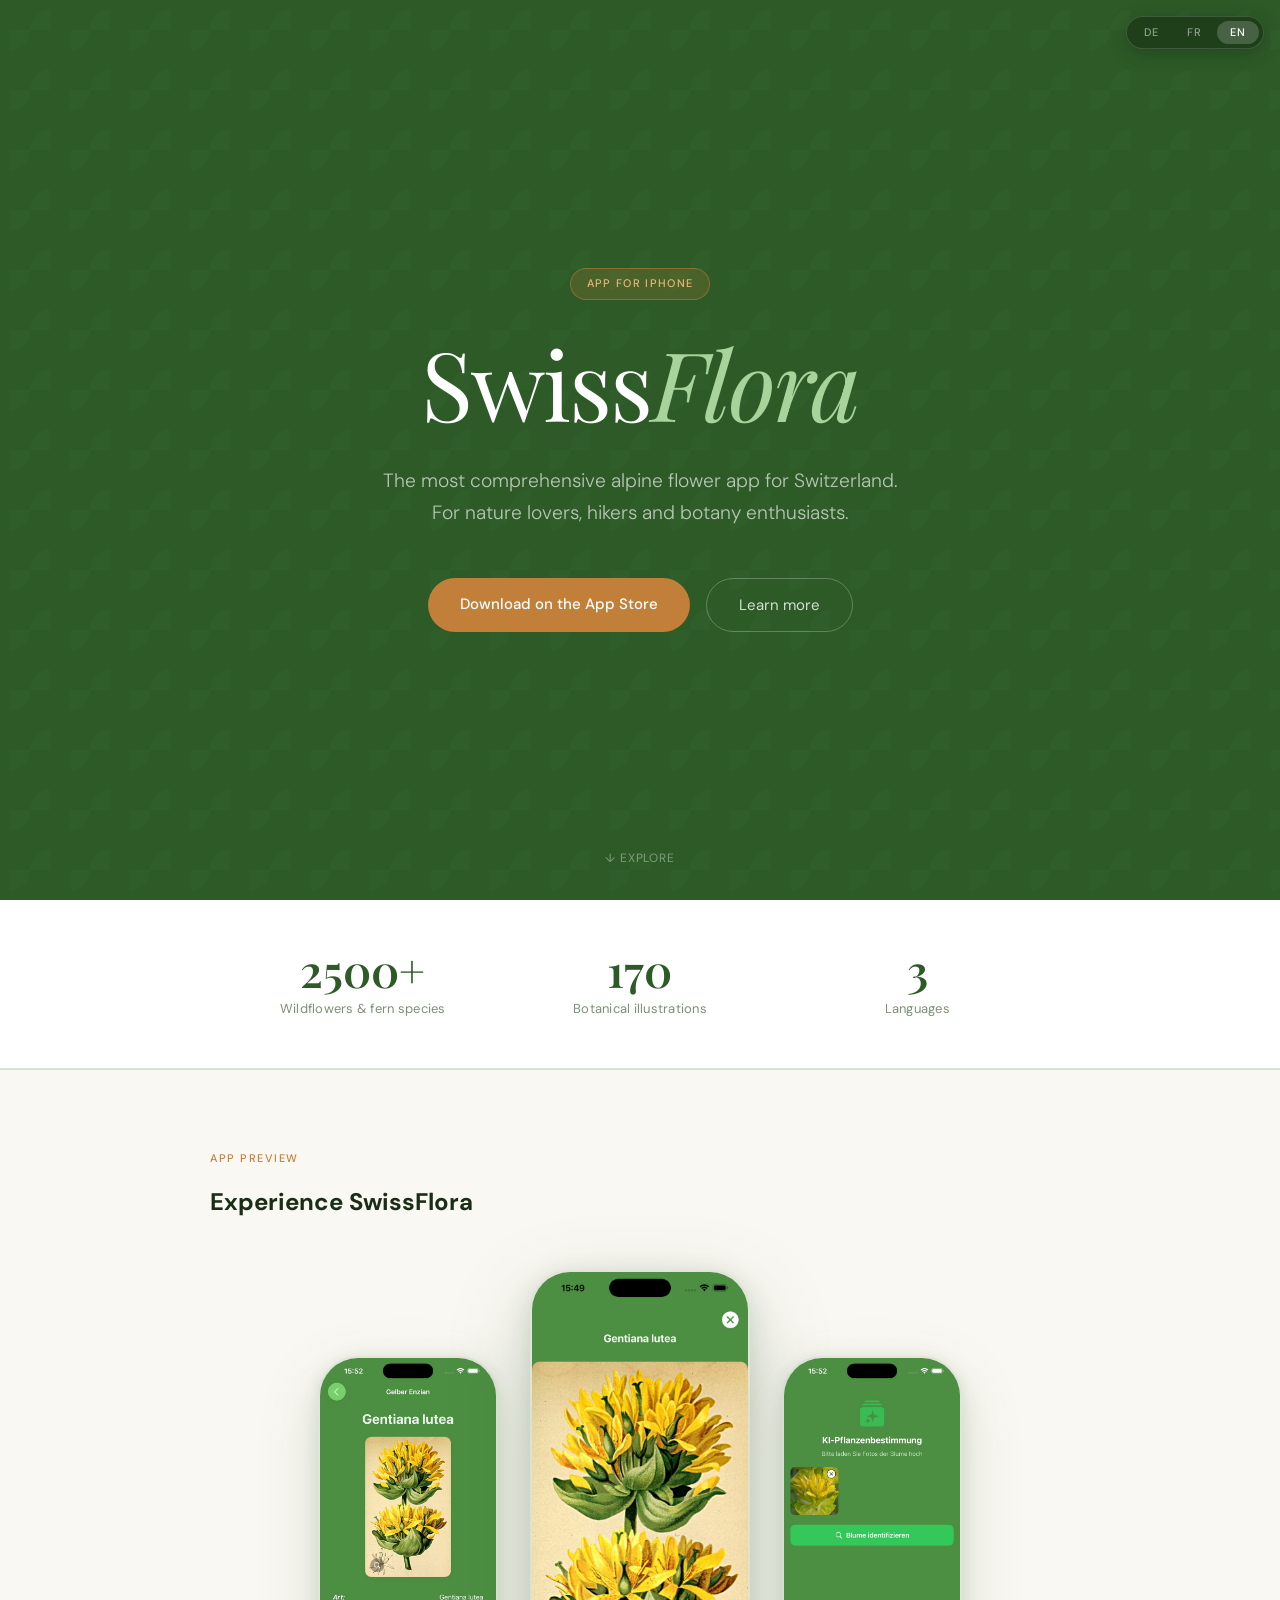
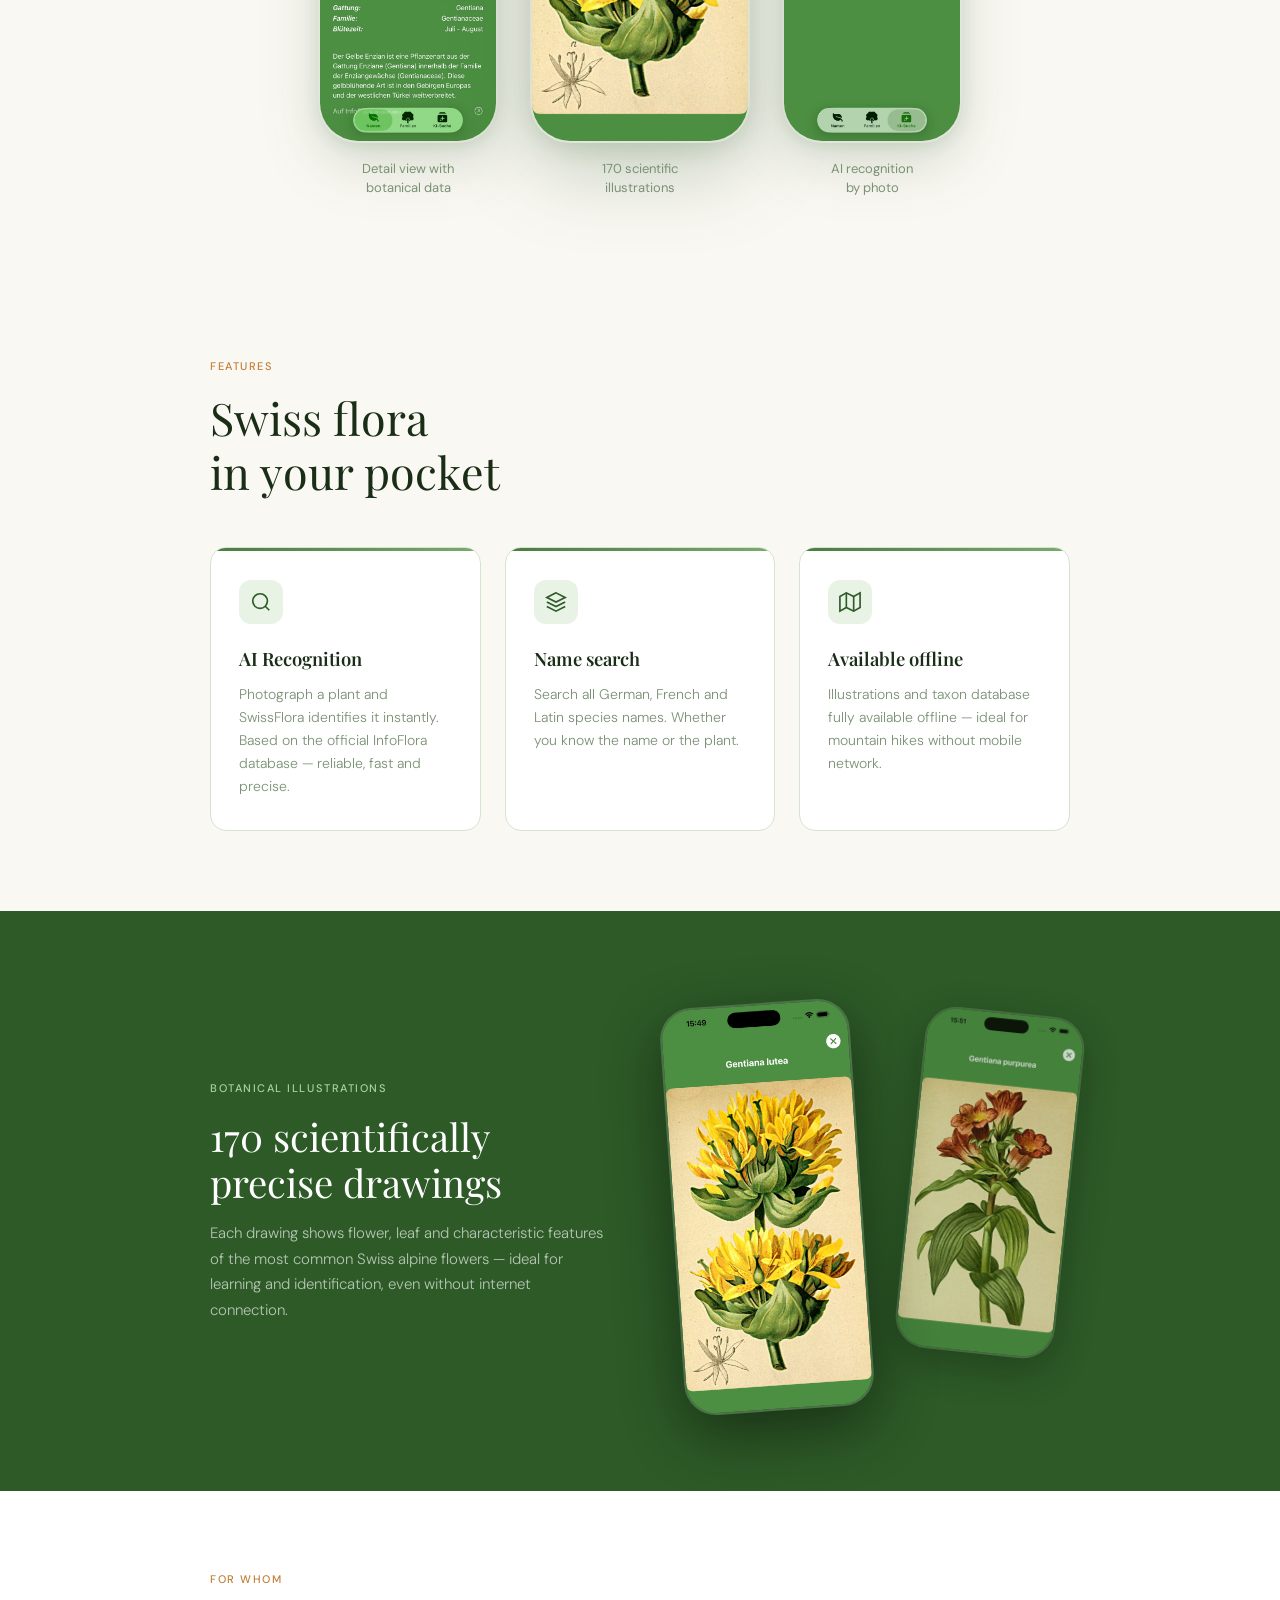
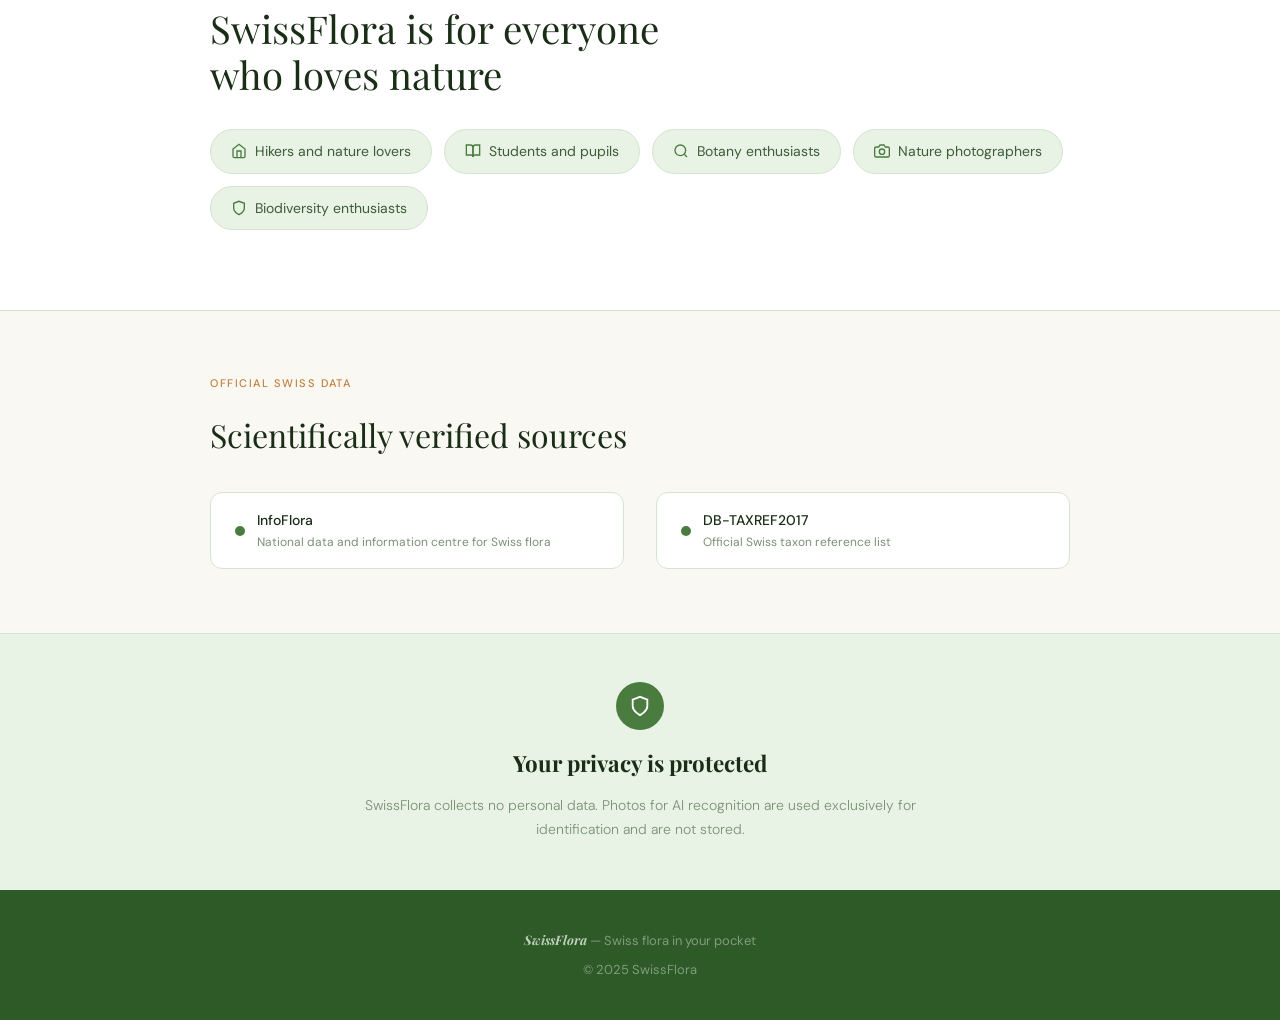
==== index.html @ 848be53f "Initial commit: Swiss Flora website with HTML, CSS, and screenshots Co-Authored-By: Claude Sonnet 4." ====
<!DOCTYPE html>
<html lang="de">
<head>
  <meta charset="UTF-8">
  <meta name="viewport" content="width=device-width, initial-scale=1.0">
  <title>SwissFlora — Die Schweizer Flora in deiner Tasche</title>
  <link rel="preconnect" href="https://fonts.googleapis.com">
  <link rel="preconnect" href="https://fonts.gstatic.com" crossorigin>
  <link href="https://fonts.googleapis.com/css2?family=Playfair+Display:ital,wght@0,400;0,600;1,400&family=DM+Sans:wght@300;400;500&display=swap" rel="stylesheet">
  <link rel="stylesheet" href="style.css">
</head>
<body>

  <!-- ── Language Switcher ── -->
  <div class="lang-switcher" role="navigation" aria-label="Language / Langue / Sprache">
    <button class="lang-btn" data-lang="de" onclick="setLanguage('de')">DE</button>
    <button class="lang-btn" data-lang="fr" onclick="setLanguage('fr')">FR</button>
    <button class="lang-btn" data-lang="en" onclick="setLanguage('en')">EN</button>
  </div>

  <!-- ── Hero ── -->
  <section class="hero">
    <div class="badge" data-i18n="badge">App für iPhone</div>
    <h1>Swiss<em>Flora</em></h1>
    <p class="hero-sub" data-i18n="hero-sub">Die umfassendste Alpenblumen-App für die Schweiz. Für Naturliebhaber, Wanderer und Botanik-Begeisterte.</p>
    <div class="cta-group">
      <a href="https://apps.apple.com/app/id6775167690" class="cta-primary" data-i18n="cta-primary">Im App Store laden</a>
      <a href="#features" class="cta-secondary" data-i18n="cta-secondary">Mehr erfahren</a>
    </div>
    <div class="scroll-hint" data-i18n="scroll-hint">↓ Entdecken</div>
  </section>

  <!-- ── Stats ── -->
  <section class="stats">
    <div class="stats-inner">
      <div>
        <div class="stat-num">2500+</div>
        <div class="stat-label" data-i18n="stat-label-1">Wildblumen &amp; Farnarten</div>
      </div>
      <div>
        <div class="stat-num">170</div>
        <div class="stat-label" data-i18n="stat-label-2">Botanische Zeichnungen</div>
      </div>
      <div>
        <div class="stat-num">3</div>
        <div class="stat-label" data-i18n="stat-label-3">Sprachen</div>
      </div>
    </div>
  </section>

  <!-- ── Screenshots ── -->
  <section class="screenshots-section">
    <div class="section-inner">
      <div class="section-label" data-i18n="screenshots-label">App Vorschau</div>
      <h2 data-i18n="screenshots-h2">Erlebe SwissFlora</h2>
      <div class="screenshots-grid">
        <div class="screenshot-item">
          <div class="phone-frame">
            <img src="screen3.png" alt="Pflanzendetail: Gentiana lutea mit botanischen Infos">
          </div>
          <p class="screenshot-caption" data-i18n-html="caption-1">Detailansicht mit<br>botanischen Daten</p>
        </div>
        <div class="screenshot-item screenshot-featured">
          <div class="phone-frame">
            <img src="screen1.png" alt="Botanische Illustration: Gentiana lutea">
          </div>
          <p class="screenshot-caption" data-i18n-html="caption-2">170 wissenschaftliche<br>Illustrationen</p>
        </div>
        <div class="screenshot-item">
          <div class="phone-frame">
            <img src="screen4.png" alt="KI-Pflanzenbestimmung">
          </div>
          <p class="screenshot-caption" data-i18n-html="caption-3">KI-Erkennung per<br>Foto</p>
        </div>
      </div>
    </div>
  </section>

  <!-- ── Features ── -->
  <section class="section" id="features">
    <div class="section-inner">
      <div class="section-label" data-i18n="features-label">Funktionen</div>
      <h2 data-i18n-html="features-h2">Die Schweizer Flora<br>in deiner Tasche</h2>
      <div class="features-grid">

        <div class="feature-card">
          <div class="feature-icon">
            <svg viewBox="0 0 24 24" aria-hidden="true">
              <circle cx="11" cy="11" r="8"/>
              <path d="m21 21-4.35-4.35"/>
            </svg>
          </div>
          <h3 data-i18n="feature-1-title">KI-Erkennung</h3>
          <p data-i18n="feature-1-desc">Fotografiere eine Pflanze und SwissFlora erkennt sie sofort. Basierend auf der offiziellen InfoFlora-Datenbank — zuverlässig, schnell und präzise.</p>
        </div>

        <div class="feature-card">
          <div class="feature-icon">
            <svg viewBox="0 0 24 24" aria-hidden="true">
              <path d="M12 2L2 7l10 5 10-5-10-5zM2 17l10 5 10-5M2 12l10 5 10-5"/>
            </svg>
          </div>
          <h3 data-i18n="feature-2-title">Namenssuche</h3>
          <p data-i18n="feature-2-desc">Durchsuche alle deutschen, französischen und lateinischen Artnamen. Egal ob du den Namen oder die Pflanze kennst.</p>
        </div>

        <div class="feature-card">
          <div class="feature-icon">
            <svg viewBox="0 0 24 24" aria-hidden="true">
              <path d="M1 6v16l7-4 8 4 7-4V2l-7 4-8-4-7 4z"/>
              <path d="M8 2v16M16 6v16"/>
            </svg>
          </div>
          <h3 data-i18n="feature-3-title">Offline nutzbar</h3>
          <p data-i18n="feature-3-desc">Zeichnungen und Taxon-Datenbank vollständig offline verfügbar — ideal für Wanderungen im Gebirge ohne Mobilfunknetz.</p>
        </div>

      </div>
    </div>
  </section>

  <!-- ── Illustrations ── -->
  <section class="illus-section">
    <div class="illus-inner">
      <div class="illus-text">
        <div class="section-label" data-i18n="illus-label">Botanische Illustrationen</div>
        <h2 data-i18n="illus-h2">170 wissenschaftlich präzise Zeichnungen</h2>
        <p data-i18n="illus-p">Jede Zeichnung zeigt Blüte, Blatt und charakteristische Merkmale der häufigsten Schweizer Alpenblumen — ideal zum Lernen und Bestimmen, auch ohne Internetverbindung.</p>
      </div>
      <div class="illus-screens">
        <div class="illus-phone illus-phone-back">
          <img src="screen2.png" alt="Gentiana purpurea Illustration">
        </div>
        <div class="illus-phone illus-phone-front">
          <img src="screen1.png" alt="Gentiana lutea Illustration">
        </div>
      </div>
    </div>
  </section>

  <!-- ── Audience ── -->
  <section class="audience">
    <div class="audience-inner">
      <div class="section-label" data-i18n="audience-label">Für wen</div>
      <h2 data-i18n-html="audience-h2">SwissFlora ist für alle,<br>die die Natur lieben</h2>
      <div class="audience-grid">

        <div class="audience-pill">
          <svg viewBox="0 0 24 24" aria-hidden="true">
            <path d="M3 9l9-7 9 7v11a2 2 0 0 1-2 2H5a2 2 0 0 1-2-2z"/>
            <polyline points="9 22 9 12 15 12 15 22"/>
          </svg>
          <span data-i18n="pill-1">Wanderer und Naturliebhaber</span>
        </div>

        <div class="audience-pill">
          <svg viewBox="0 0 24 24" aria-hidden="true">
            <path d="M2 3h6a4 4 0 0 1 4 4v14a3 3 0 0 0-3-3H2z"/>
            <path d="M22 3h-6a4 4 0 0 0-4 4v14a3 3 0 0 1 3-3h7z"/>
          </svg>
          <span data-i18n="pill-2">Schülerinnen und Schüler</span>
        </div>

        <div class="audience-pill">
          <svg viewBox="0 0 24 24" aria-hidden="true">
            <circle cx="11" cy="11" r="8"/>
            <path d="m21 21-4.35-4.35"/>
          </svg>
          <span data-i18n="pill-3">Botanik-Begeisterte</span>
        </div>

        <div class="audience-pill">
          <svg viewBox="0 0 24 24" aria-hidden="true">
            <path d="M23 19a2 2 0 0 1-2 2H3a2 2 0 0 1-2-2V8a2 2 0 0 1 2-2h4l2-3h6l2 3h4a2 2 0 0 1 2 2z"/>
            <circle cx="12" cy="13" r="4"/>
          </svg>
          <span data-i18n="pill-4">Naturfotografen</span>
        </div>

        <div class="audience-pill">
          <svg viewBox="0 0 24 24" aria-hidden="true">
            <path d="M12 22s8-4 8-10V5l-8-3-8 3v7c0 6 8 10 8 10z"/>
          </svg>
          <span data-i18n="pill-5">Biodiversitäts-Enthusiasten</span>
        </div>

      </div>
    </div>
  </section>

  <!-- ── Sources ── -->
  <section class="sources">
    <div class="sources-inner">
      <div class="section-label" data-i18n="sources-label">Offizielle Schweizer Daten</div>
      <h2 data-i18n="sources-h2">Wissenschaftlich verifizierte Quellen</h2>
      <div class="sources-grid">

        <div class="source-item">
          <div class="source-dot"></div>
          <div>
            <div class="source-name">InfoFlora</div>
            <div class="source-desc" data-i18n="source-1-desc">Nationales Daten- und Informationszentrum der Schweizer Flora</div>
          </div>
        </div>

        <div class="source-item">
          <div class="source-dot"></div>
          <div>
            <div class="source-name">DB-TAXREF2017</div>
            <div class="source-desc" data-i18n="source-2-desc">Offizielle Taxon-Referenzliste der Schweiz</div>
          </div>
        </div>

      </div>
    </div>
  </section>

  <!-- ── Privacy ── -->
  <section class="privacy-banner">
    <div class="privacy-inner">
      <div class="privacy-icon">
        <svg viewBox="0 0 24 24" aria-hidden="true">
          <path d="M12 22s8-4 8-10V5l-8-3-8 3v7c0 6 8 10 8 10z"/>
        </svg>
      </div>
      <h3 data-i18n="privacy-h3">Deine Privatsphäre ist geschützt</h3>
      <p data-i18n="privacy-p">SwissFlora sammelt keine persönlichen Daten. Fotos für die KI-Erkennung werden ausschliesslich zur Bestimmung verwendet und nicht gespeichert.</p>
    </div>
  </section>

  <!-- ── Footer ── -->
  <footer>
    <p><strong>SwissFlora</strong> — <span data-i18n="footer-tagline">Die Schweizer Flora in deiner Tasche</span></p>
    <p>© 2025 SwissFlora</p>
  </footer>

  <!-- ── i18n ── -->
  <script>
    const translations = {
      de: {
        'badge':          'App für iPhone',
        'hero-sub':       'Die umfassendste Alpenblumen-App für die Schweiz. Für Naturliebhaber, Wanderer und Botanik-Begeisterte.',
        'cta-primary':    'Im App Store laden',
        'cta-secondary':  'Mehr erfahren',
        'scroll-hint':    '↓ Entdecken',

        'stat-label-1':   'Wildblumen & Farnarten',
        'stat-label-2':   'Botanische Zeichnungen',
        'stat-label-3':   'Sprachen',

        'screenshots-label': 'App Vorschau',
        'screenshots-h2':    'Erlebe SwissFlora',
        'caption-1':         'Detailansicht mit<br>botanischen Daten',
        'caption-2':         '170 wissenschaftliche<br>Illustrationen',
        'caption-3':         'KI-Erkennung per<br>Foto',

        'features-label':   'Funktionen',
        'features-h2':      'Die Schweizer Flora<br>in deiner Tasche',
        'feature-1-title':  'KI-Erkennung',
        'feature-1-desc':   'Fotografiere eine Pflanze und SwissFlora erkennt sie sofort. Basierend auf der offiziellen InfoFlora-Datenbank — zuverlässig, schnell und präzise.',
        'feature-2-title':  'Namenssuche',
        'feature-2-desc':   'Durchsuche alle deutschen, französischen und lateinischen Artnamen. Egal ob du den Namen oder die Pflanze kennst.',
        'feature-3-title':  'Offline nutzbar',
        'feature-3-desc':   'Zeichnungen und Taxon-Datenbank vollständig offline verfügbar — ideal für Wanderungen im Gebirge ohne Mobilfunknetz.',

        'illus-label': 'Botanische Illustrationen',
        'illus-h2':    '170 wissenschaftlich präzise Zeichnungen',
        'illus-p':     'Jede Zeichnung zeigt Blüte, Blatt und charakteristische Merkmale der häufigsten Schweizer Alpenblumen — ideal zum Lernen und Bestimmen, auch ohne Internetverbindung.',

        'audience-label': 'Für wen',
        'audience-h2':    'SwissFlora ist für alle,<br>die die Natur lieben',
        'pill-1': 'Wanderer und Naturliebhaber',
        'pill-2': 'Schülerinnen und Schüler',
        'pill-3': 'Botanik-Begeisterte',
        'pill-4': 'Naturfotografen',
        'pill-5': 'Biodiversitäts-Enthusiasten',

        'sources-label':  'Offizielle Schweizer Daten',
        'sources-h2':     'Wissenschaftlich verifizierte Quellen',
        'source-1-desc':  'Nationales Daten- und Informationszentrum der Schweizer Flora',
        'source-2-desc':  'Offizielle Taxon-Referenzliste der Schweiz',

        'privacy-h3': 'Deine Privatsphäre ist geschützt',
        'privacy-p':  'SwissFlora sammelt keine persönlichen Daten. Fotos für die KI-Erkennung werden ausschliesslich zur Bestimmung verwendet und nicht gespeichert.',

        'footer-tagline': 'Die Schweizer Flora in deiner Tasche',
      },

      fr: {
        'badge':          'App pour iPhone',
        'hero-sub':       "L'application de flore alpine la plus complète pour la Suisse. Pour les amoureux de la nature, les randonneurs et les passionnés de botanique.",
        'cta-primary':    "Télécharger sur l'App Store",
        'cta-secondary':  'En savoir plus',
        'scroll-hint':    '↓ Découvrir',

        'stat-label-1':   'Fleurs sauvages & fougères',
        'stat-label-2':   'Illustrations botaniques',
        'stat-label-3':   'Langues',

        'screenshots-label': "Aperçu de l'app",
        'screenshots-h2':    'Découvrez SwissFlora',
        'caption-1':         'Vue détaillée avec<br>données botaniques',
        'caption-2':         '170 illustrations<br>scientifiques',
        'caption-3':         'Reconnaissance IA<br>par photo',

        'features-label':   'Fonctionnalités',
        'features-h2':      'La flore suisse<br>dans votre poche',
        'feature-1-title':  'Reconnaissance IA',
        'feature-1-desc':   "Photographiez une plante et SwissFlora l'identifie instantanément. Basé sur la base de données officielle InfoFlora — fiable, rapide et précis.",
        'feature-2-title':  'Recherche par nom',
        'feature-2-desc':   "Recherchez parmi tous les noms d'espèces en allemand, français et latin. Que vous connaissiez le nom ou la plante.",
        'feature-3-title':  'Utilisable hors ligne',
        'feature-3-desc':   'Illustrations et base de données taxonomique entièrement disponibles hors ligne — idéal pour les randonnées en montagne sans réseau mobile.',

        'illus-label': 'Illustrations botaniques',
        'illus-h2':    '170 dessins scientifiquement précis',
        'illus-p':     "Chaque dessin montre la fleur, la feuille et les caractéristiques distinctives des fleurs alpines suisses les plus communes — idéal pour apprendre et identifier, même sans connexion internet.",

        'audience-label': 'Pour qui',
        'audience-h2':    'SwissFlora est pour tous<br>ceux qui aiment la nature',
        'pill-1': 'Randonneurs et amoureux de la nature',
        'pill-2': 'Élèves et étudiants',
        'pill-3': 'Passionnés de botanique',
        'pill-4': 'Photographes de nature',
        'pill-5': 'Enthousiastes de la biodiversité',

        'sources-label':  'Données suisses officielles',
        'sources-h2':     'Sources scientifiquement vérifiées',
        'source-1-desc':  "Centre national de données et d'information sur la flore suisse",
        'source-2-desc':  'Liste de référence taxonomique officielle de la Suisse',

        'privacy-h3': 'Votre vie privée est protégée',
        'privacy-p':  "SwissFlora ne collecte aucune donnée personnelle. Les photos utilisées pour la reconnaissance IA servent exclusivement à l'identification et ne sont pas stockées.",

        'footer-tagline': 'La flore suisse dans votre poche',
      },

      en: {
        'badge':          'App for iPhone',
        'hero-sub':       'The most comprehensive alpine flower app for Switzerland. For nature lovers, hikers and botany enthusiasts.',
        'cta-primary':    'Download on the App Store',
        'cta-secondary':  'Learn more',
        'scroll-hint':    '↓ Explore',

        'stat-label-1':   'Wildflowers & fern species',
        'stat-label-2':   'Botanical illustrations',
        'stat-label-3':   'Languages',

        'screenshots-label': 'App Preview',
        'screenshots-h2':    'Experience SwissFlora',
        'caption-1':         'Detail view with<br>botanical data',
        'caption-2':         '170 scientific<br>illustrations',
        'caption-3':         'AI recognition<br>by photo',

        'features-label':   'Features',
        'features-h2':      'Swiss flora<br>in your pocket',
        'feature-1-title':  'AI Recognition',
        'feature-1-desc':   'Photograph a plant and SwissFlora identifies it instantly. Based on the official InfoFlora database — reliable, fast and precise.',
        'feature-2-title':  'Name search',
        'feature-2-desc':   'Search all German, French and Latin species names. Whether you know the name or the plant.',
        'feature-3-title':  'Available offline',
        'feature-3-desc':   'Illustrations and taxon database fully available offline — ideal for mountain hikes without mobile network.',

        'illus-label': 'Botanical illustrations',
        'illus-h2':    '170 scientifically precise drawings',
        'illus-p':     'Each drawing shows flower, leaf and characteristic features of the most common Swiss alpine flowers — ideal for learning and identification, even without internet connection.',

        'audience-label': 'For whom',
        'audience-h2':    'SwissFlora is for everyone<br>who loves nature',
        'pill-1': 'Hikers and nature lovers',
        'pill-2': 'Students and pupils',
        'pill-3': 'Botany enthusiasts',
        'pill-4': 'Nature photographers',
        'pill-5': 'Biodiversity enthusiasts',

        'sources-label':  'Official Swiss data',
        'sources-h2':     'Scientifically verified sources',
        'source-1-desc':  'National data and information centre for Swiss flora',
        'source-2-desc':  'Official Swiss taxon reference list',

        'privacy-h3': 'Your privacy is protected',
        'privacy-p':  'SwissFlora collects no personal data. Photos for AI recognition are used exclusively for identification and are not stored.',

        'footer-tagline': 'Swiss flora in your pocket',
      }
    };

    const pageTitles = {
      de: 'SwissFlora — Die Schweizer Flora in deiner Tasche',
      fr: 'SwissFlora — La flore suisse dans votre poche',
      en: 'SwissFlora — Swiss flora in your pocket',
    };

    function setLanguage(lang) {
      const t = translations[lang];
      if (!t) return;

      // Plain text nodes
      document.querySelectorAll('[data-i18n]').forEach(el => {
        const key = el.getAttribute('data-i18n');
        if (t[key] !== undefined) el.textContent = t[key];
      });

      // HTML content (elements containing <br> etc.)
      document.querySelectorAll('[data-i18n-html]').forEach(el => {
        const key = el.getAttribute('data-i18n-html');
        if (t[key] !== undefined) el.innerHTML = t[key];
      });

      // Page title & lang attribute
      document.title = pageTitles[lang] || pageTitles.de;
      document.documentElement.lang = lang;

      // Switcher button state
      document.querySelectorAll('.lang-btn').forEach(btn => {
        btn.classList.toggle('active', btn.dataset.lang === lang);
        btn.setAttribute('aria-pressed', btn.dataset.lang === lang ? 'true' : 'false');
      });

      // Persist preference
      try { localStorage.setItem('sf-lang', lang); } catch (_) {}
    }

    // Detect language on load: saved → browser → default DE
    (function () {
      let saved;
      try { saved = localStorage.getItem('sf-lang'); } catch (_) {}
      const browserLang = (navigator.language || 'de').slice(0, 2).toLowerCase();
      const valid = ['de', 'fr', 'en'];
      const lang = valid.includes(saved) ? saved
                 : valid.includes(browserLang) ? browserLang
                 : 'de';
      setLanguage(lang);
    })();
  </script>

</body>
</html>
---- style.css ----
/* SwissFlora — Landing Page Styles */

*, *::before, *::after {
  margin: 0;
  padding: 0;
  box-sizing: border-box;
}

:root {
  --green-dark: #2d5a27;
  --green-mid: #4a7c3f;
  --green-light: #7aab6d;
  --green-pale: #e8f2e5;
  --cream: #faf8f3;
  --warm-white: #ffffff;
  --text-dark: #1a2e17;
  --text-mid: #3d5c38;
  --text-muted: #7a9175;
  --accent: #c17f3a;
  --border: #d4e4cf;
}

body {
  font-family: 'DM Sans', sans-serif;
  background: var(--cream);
  color: var(--text-dark);
  line-height: 1.6;
}

/* ── Language Switcher ── */

.lang-switcher {
  position: fixed;
  top: 1rem;
  right: 1rem;
  z-index: 200;
  display: flex;
  background: rgba(30, 60, 26, 0.88);
  backdrop-filter: blur(10px);
  -webkit-backdrop-filter: blur(10px);
  border-radius: 100px;
  padding: 4px;
  gap: 2px;
  border: 1px solid rgba(255, 255, 255, 0.14);
  box-shadow: 0 4px 20px rgba(0, 0, 0, 0.22);
}

.lang-btn {
  background: transparent;
  border: none;
  color: rgba(255, 255, 255, 0.5);
  font-size: 11px;
  font-weight: 500;
  padding: 6px 13px;
  border-radius: 100px;
  cursor: pointer;
  font-family: 'DM Sans', sans-serif;
  letter-spacing: 0.09em;
  text-transform: uppercase;
  transition: background 0.15s ease, color 0.15s ease;
  line-height: 1;
}

.lang-btn.active {
  background: rgba(255, 255, 255, 0.18);
  color: #fff;
}

.lang-btn:hover {
  color: #fff;
}

/* ── Hero ── */

.hero {
  min-height: 100vh;
  background: var(--green-dark);
  position: relative;
  display: flex;
  flex-direction: column;
  align-items: center;
  justify-content: center;
  text-align: center;
  padding: 4rem 2rem;
  overflow: hidden;
}

.hero::before {
  content: '';
  position: absolute;
  inset: 0;
  background-image: url("data:image/svg+xml,%3Csvg width='60' height='60' viewBox='0 0 60 60' xmlns='http://www.w3.org/2000/svg'%3E%3Cg fill='none' fill-rule='evenodd'%3E%3Cg fill='%234a7c3f' fill-opacity='0.3'%3E%3Cpath d='M30 30c0-11 9-20 20-20v20H30z'/%3E%3Cpath d='M30 30c0 11-9 20-20 20V30h20z'/%3E%3C/g%3E%3C/g%3E%3C/svg%3E");
  opacity: 0.4;
}

.badge {
  display: inline-block;
  background: rgba(193, 127, 58, 0.2);
  border: 1px solid rgba(193, 127, 58, 0.5);
  color: #e8b878;
  font-size: 11px;
  letter-spacing: 0.12em;
  text-transform: uppercase;
  padding: 6px 16px;
  border-radius: 100px;
  margin-bottom: 2rem;
  font-family: 'DM Sans', sans-serif;
  font-weight: 500;
  position: relative;
}

.hero h1 {
  font-family: 'Playfair Display', serif;
  font-size: clamp(3rem, 8vw, 6rem);
  font-weight: 400;
  color: #ffffff;
  line-height: 1.05;
  margin-bottom: 0.5rem;
  position: relative;
  letter-spacing: -0.02em;
}

.hero h1 em {
  font-style: italic;
  color: #a8d49b;
}

.hero-sub {
  font-size: clamp(1rem, 2.5vw, 1.2rem);
  color: rgba(255, 255, 255, 0.65);
  max-width: 520px;
  margin: 1.5rem auto 3rem;
  position: relative;
  font-weight: 300;
  line-height: 1.7;
}

.cta-group {
  display: flex;
  gap: 16px;
  justify-content: center;
  flex-wrap: wrap;
  position: relative;
}

.cta-primary {
  background: var(--accent);
  color: #fff;
  padding: 14px 32px;
  border-radius: 100px;
  font-size: 15px;
  font-weight: 500;
  text-decoration: none;
  transition: transform 0.2s, background 0.2s;
  font-family: 'DM Sans', sans-serif;
}

.cta-primary:hover {
  background: #a86a28;
  transform: translateY(-1px);
}

.cta-secondary {
  background: transparent;
  color: rgba(255, 255, 255, 0.8);
  padding: 14px 32px;
  border-radius: 100px;
  font-size: 15px;
  font-weight: 400;
  text-decoration: none;
  border: 1px solid rgba(255, 255, 255, 0.25);
  transition: border-color 0.2s, color 0.2s;
  font-family: 'DM Sans', sans-serif;
}

.cta-secondary:hover {
  border-color: rgba(255, 255, 255, 0.6);
  color: #fff;
}

.scroll-hint {
  position: absolute;
  bottom: 2rem;
  left: 50%;
  transform: translateX(-50%);
  color: rgba(255, 255, 255, 0.4);
  font-size: 12px;
  letter-spacing: 0.08em;
  text-transform: uppercase;
}

/* ── Stats ── */

.stats {
  background: var(--warm-white);
  padding: 3rem 2rem;
  border-bottom: 1px solid var(--border);
}

.stats-inner {
  max-width: 800px;
  margin: 0 auto;
  display: grid;
  grid-template-columns: repeat(3, 1fr);
  gap: 2rem;
  text-align: center;
}

.stat-num {
  font-family: 'Playfair Display', serif;
  font-size: 2.8rem;
  color: var(--green-dark);
  font-weight: 600;
  line-height: 1;
}

.stat-label {
  font-size: 13px;
  color: var(--text-muted);
  margin-top: 6px;
  font-weight: 400;
  letter-spacing: 0.02em;
}

/* ── Sections ── */

.section {
  padding: 5rem 2rem;
}

.section-inner {
  max-width: 860px;
  margin: 0 auto;
}

.section-label {
  font-size: 11px;
  letter-spacing: 0.14em;
  text-transform: uppercase;
  color: var(--accent);
  font-weight: 500;
  margin-bottom: 1rem;
}

.section h2 {
  font-family: 'Playfair Display', serif;
  font-size: clamp(1.8rem, 4vw, 2.8rem);
  font-weight: 400;
  color: var(--text-dark);
  margin-bottom: 1.5rem;
  line-height: 1.2;
}

/* ── Feature Cards ── */

.features-grid {
  display: grid;
  grid-template-columns: repeat(auto-fit, minmax(240px, 1fr));
  gap: 1.5rem;
  margin-top: 3rem;
}

.feature-card {
  background: var(--warm-white);
  border: 1px solid var(--border);
  border-radius: 16px;
  padding: 2rem 1.75rem;
  position: relative;
  overflow: hidden;
}

.feature-card::before {
  content: '';
  position: absolute;
  top: 0;
  left: 0;
  right: 0;
  height: 3px;
  background: linear-gradient(90deg, var(--green-mid), var(--green-light));
}

.feature-icon {
  width: 44px;
  height: 44px;
  background: var(--green-pale);
  border-radius: 12px;
  display: flex;
  align-items: center;
  justify-content: center;
  margin-bottom: 1.25rem;
}

.feature-icon svg {
  width: 22px;
  height: 22px;
  stroke: var(--green-dark);
  fill: none;
  stroke-width: 1.8;
}

.feature-card h3 {
  font-family: 'Playfair Display', serif;
  font-size: 1.15rem;
  color: var(--text-dark);
  margin-bottom: 0.6rem;
  font-weight: 600;
}

.feature-card p {
  font-size: 14px;
  color: var(--text-muted);
  line-height: 1.65;
  font-weight: 300;
}

/* ── Illustrations Section ── */

.illus-section {
  background: var(--green-dark);
  padding: 5rem 2rem;
}

.illus-inner {
  max-width: 860px;
  margin: 0 auto;
  display: grid;
  grid-template-columns: 1fr 1fr;
  gap: 4rem;
  align-items: center;
}

.illus-text .section-label {
  color: #a8d49b;
}

.illus-text h2 {
  font-family: 'Playfair Display', serif;
  font-size: clamp(1.8rem, 3.5vw, 2.4rem);
  color: #fff;
  margin-bottom: 1rem;
  font-weight: 400;
  line-height: 1.2;
}

.illus-text p {
  color: rgba(255, 255, 255, 0.65);
  font-size: 15px;
  line-height: 1.7;
  font-weight: 300;
}

/* ── Audience ── */

.audience {
  padding: 5rem 2rem;
  background: var(--warm-white);
}

.audience-inner {
  max-width: 860px;
  margin: 0 auto;
}

.audience h2 {
  font-family: 'Playfair Display', serif;
  font-size: clamp(1.8rem, 3.5vw, 2.4rem);
  font-weight: 400;
  margin-bottom: 0.5rem;
  line-height: 1.2;
}

.audience-grid {
  display: flex;
  flex-wrap: wrap;
  gap: 12px;
  margin-top: 2rem;
}

.audience-pill {
  display: flex;
  align-items: center;
  gap: 8px;
  background: var(--green-pale);
  border: 1px solid var(--border);
  border-radius: 100px;
  padding: 10px 20px;
  font-size: 14px;
  color: var(--text-mid);
  font-weight: 400;
}

.audience-pill svg {
  width: 16px;
  height: 16px;
  stroke: var(--green-mid);
  fill: none;
  stroke-width: 2;
  flex-shrink: 0;
}

/* ── Sources ── */

.sources {
  background: var(--cream);
  padding: 4rem 2rem;
  border-top: 1px solid var(--border);
}

.sources-inner {
  max-width: 860px;
  margin: 0 auto;
}

.sources h2 {
  font-family: 'Playfair Display', serif;
  font-size: clamp(1.5rem, 3vw, 2rem);
  font-weight: 400;
  margin-bottom: 0.25rem;
}

.sources-grid {
  display: flex;
  gap: 2rem;
  margin-top: 2rem;
  flex-wrap: wrap;
}

.source-item {
  display: flex;
  align-items: center;
  gap: 12px;
  background: var(--warm-white);
  border: 1px solid var(--border);
  border-radius: 12px;
  padding: 1rem 1.5rem;
  flex: 1;
  min-width: 200px;
}

.source-dot {
  width: 10px;
  height: 10px;
  border-radius: 50%;
  background: var(--green-mid);
  flex-shrink: 0;
}

.source-name {
  font-size: 14px;
  font-weight: 500;
  color: var(--text-dark);
}

.source-desc {
  font-size: 12px;
  color: var(--text-muted);
  margin-top: 2px;
}

/* ── Privacy Banner ── */

.privacy-banner {
  background: var(--green-pale);
  border-top: 1px solid var(--border);
  padding: 3rem 2rem;
  text-align: center;
}

.privacy-inner {
  max-width: 600px;
  margin: 0 auto;
}

.privacy-icon {
  width: 48px;
  height: 48px;
  background: var(--green-mid);
  border-radius: 50%;
  display: flex;
  align-items: center;
  justify-content: center;
  margin: 0 auto 1rem;
}

.privacy-icon svg {
  width: 22px;
  height: 22px;
  stroke: #fff;
  fill: none;
  stroke-width: 2;
}

.privacy-banner h3 {
  font-family: 'Playfair Display', serif;
  font-size: 1.4rem;
  color: var(--text-dark);
  margin-bottom: 0.75rem;
}

.privacy-banner p {
  font-size: 14px;
  color: var(--text-muted);
  line-height: 1.7;
  font-weight: 300;
}

/* ── Footer ── */

footer {
  background: var(--green-dark);
  padding: 2.5rem 2rem;
  text-align: center;
}

footer p {
  color: rgba(255, 255, 255, 0.4);
  font-size: 13px;
}

footer p + p {
  margin-top: 8px;
}

footer strong {
  color: rgba(255, 255, 255, 0.7);
  font-family: 'Playfair Display', serif;
  font-style: italic;
}

/* ── Screenshots Section ── */

.screenshots-section {
  background: var(--cream);
  padding: 5rem 2rem;
  border-top: 1px solid var(--border);
}

.screenshots-grid {
  display: flex;
  justify-content: center;
  align-items: flex-end;
  gap: 2rem;
  margin-top: 3rem;
}

.screenshot-item {
  display: flex;
  flex-direction: column;
  align-items: center;
  gap: 1rem;
}

.phone-frame {
  border-radius: 40px;
  overflow: hidden;
  box-shadow: 0 20px 60px rgba(45, 90, 39, 0.18), 0 4px 16px rgba(45, 90, 39, 0.12);
  border: 2px solid rgba(45, 90, 39, 0.12);
  width: 180px;
  transition: transform 0.3s ease;
}

.phone-frame:hover {
  transform: translateY(-6px);
}

.phone-frame img {
  display: block;
  width: 100%;
  height: auto;
}

.screenshot-featured .phone-frame {
  width: 220px;
  box-shadow: 0 28px 80px rgba(45, 90, 39, 0.25), 0 6px 24px rgba(45, 90, 39, 0.15);
}

.screenshot-caption {
  font-size: 13px;
  color: var(--text-muted);
  text-align: center;
  line-height: 1.5;
  font-weight: 400;
}

/* ── Illustration Phones ── */

.illus-screens {
  position: relative;
  height: 420px;
  display: flex;
  align-items: center;
  justify-content: center;
}

.illus-phone {
  position: absolute;
  border-radius: 32px;
  overflow: hidden;
  border: 2px solid rgba(255, 255, 255, 0.15);
}

.illus-phone img {
  display: block;
  width: 100%;
  height: auto;
}

.illus-phone-back {
  width: 160px;
  top: 20px;
  right: 0;
  opacity: 0.75;
  transform: rotate(6deg);
  box-shadow: 0 12px 40px rgba(0, 0, 0, 0.35);
}

.illus-phone-front {
  width: 190px;
  bottom: 0;
  left: 0;
  transform: rotate(-4deg);
  box-shadow: 0 20px 60px rgba(0, 0, 0, 0.45);
}

/* ── Responsive ── */

@media (max-width: 600px) {
  .stats-inner {
    grid-template-columns: 1fr;
  }

  .illus-inner {
    grid-template-columns: 1fr;
  }

  .illus-screens {
    display: none;
  }

  .screenshots-grid {
    flex-direction: column;
    align-items: center;
  }

  .screenshot-featured .phone-frame,
  .phone-frame {
    width: 200px;
  }

  .lang-switcher {
    top: 0.75rem;
    right: 0.75rem;
  }

  .lang-btn {
    padding: 5px 10px;
    font-size: 10px;
  }
}
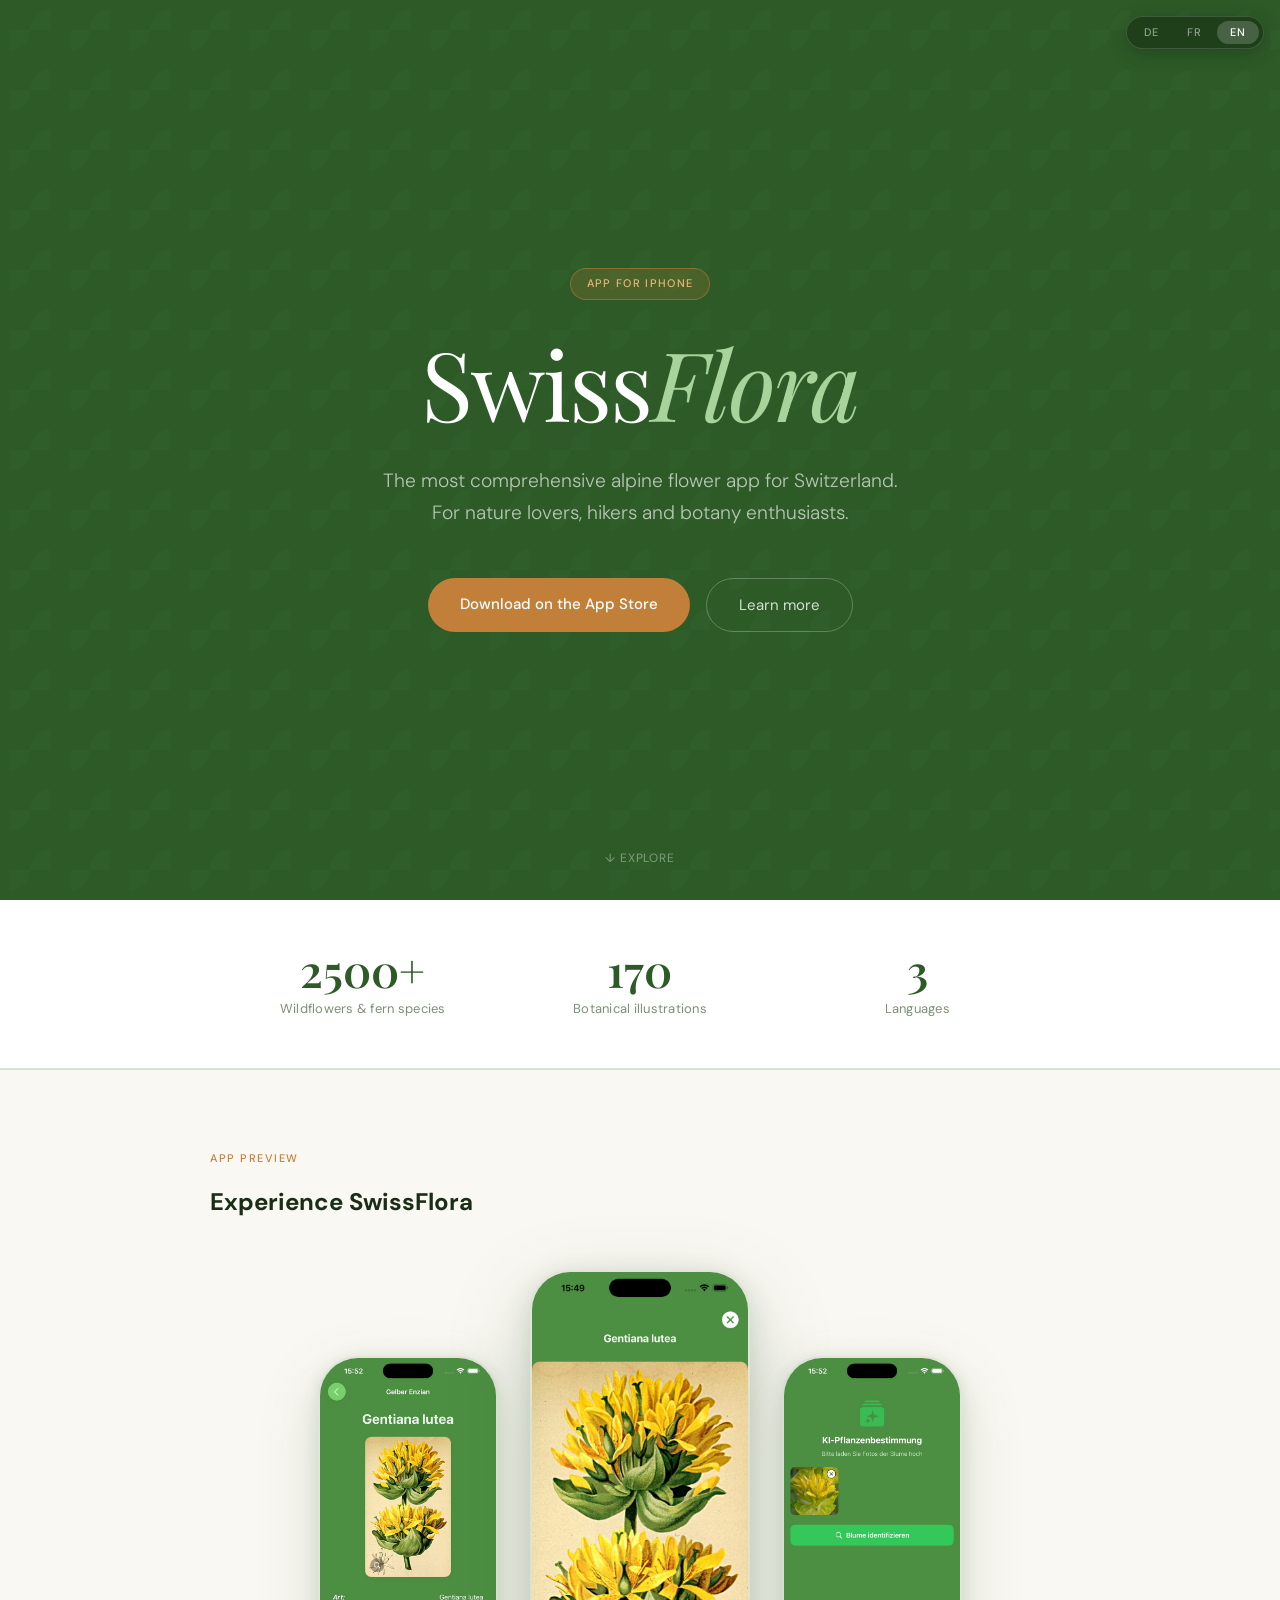
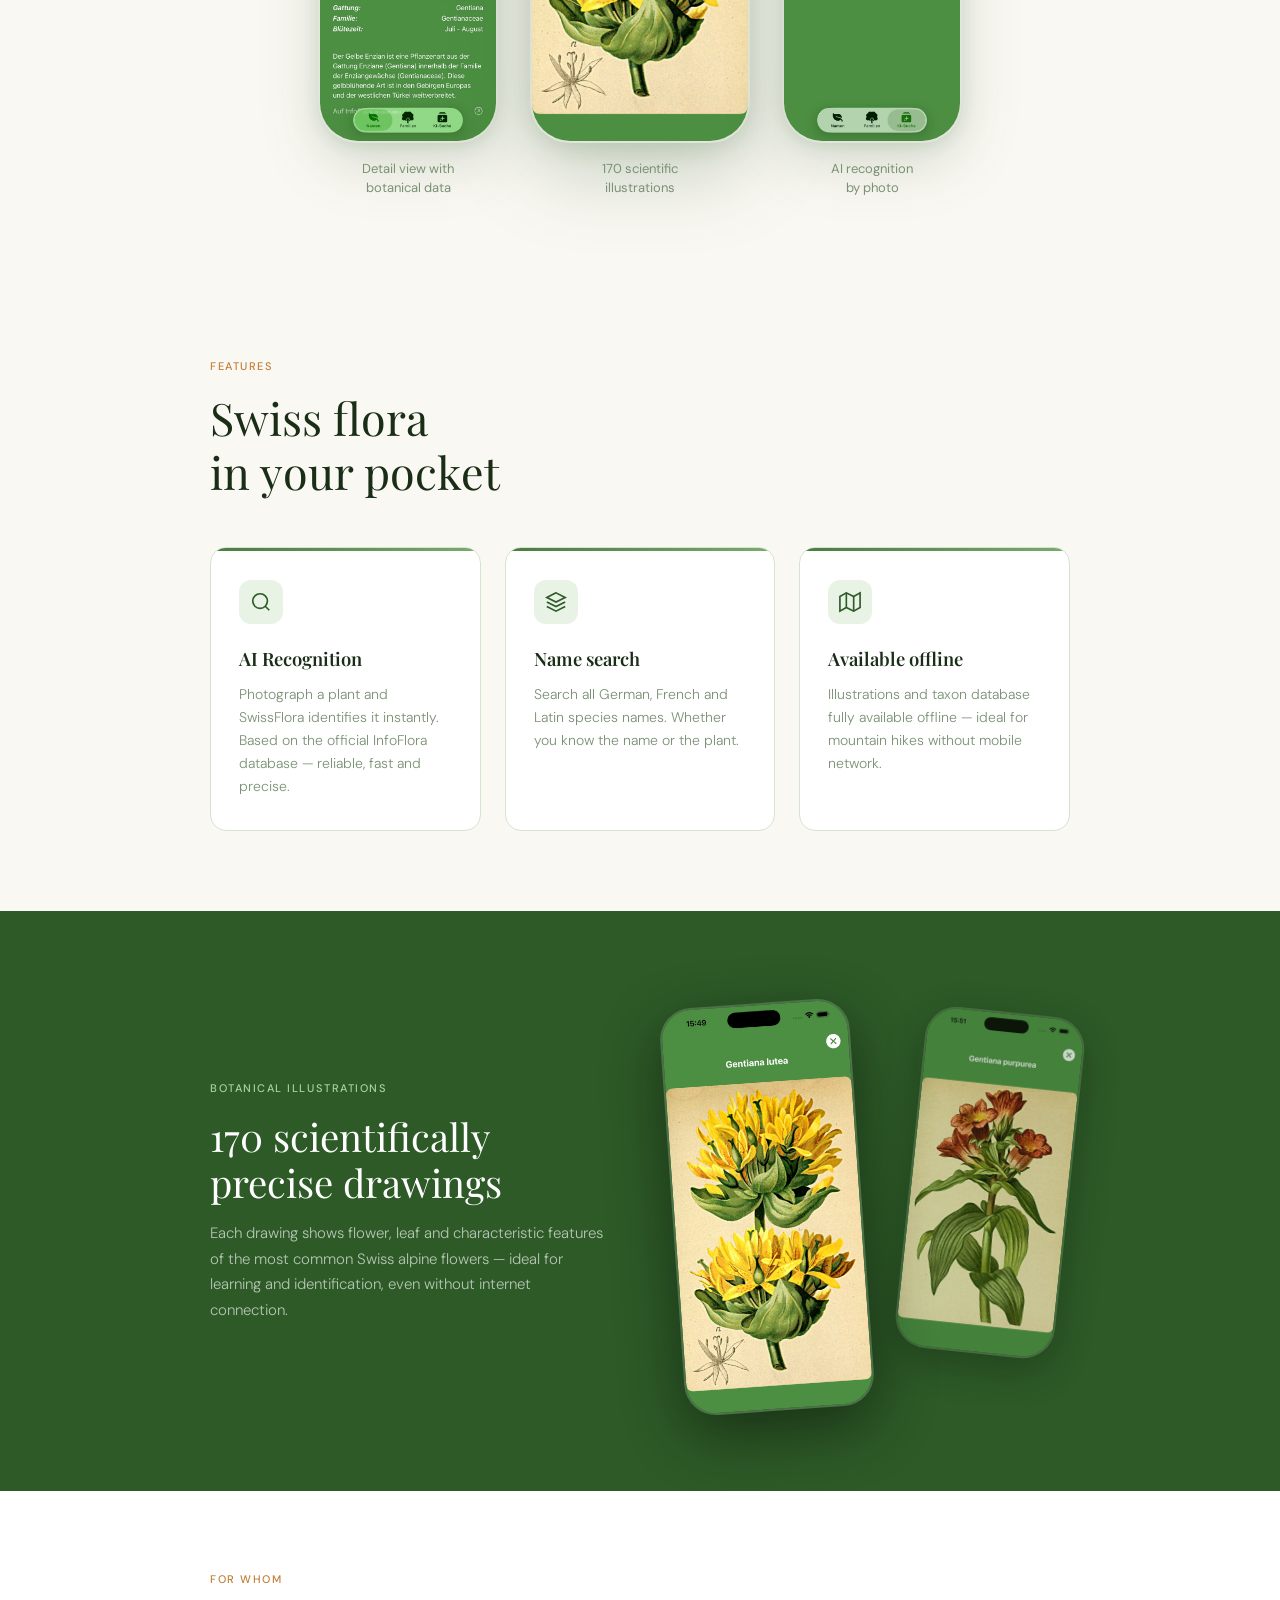
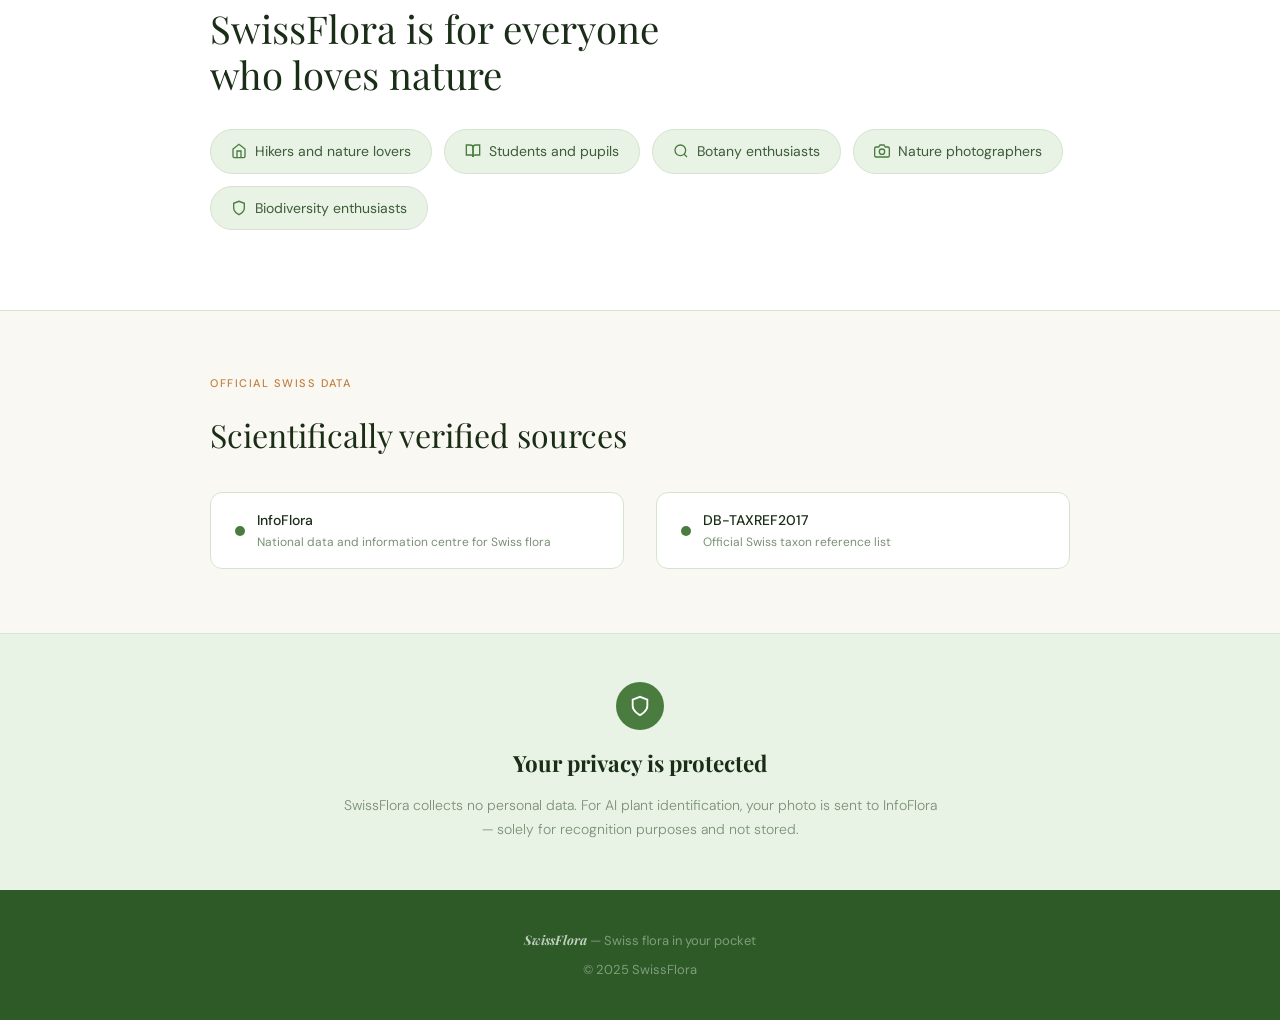
==== commit 9f551998: "Update privacy section to mention InfoFlora image transmission for AI detection Co-Authored-By: Clau" ====
--- a/index.html
+++ b/index.html
@@ -224,7 +224,7 @@
         </svg>
       </div>
       <h3 data-i18n="privacy-h3">Deine Privatsphäre ist geschützt</h3>
-      <p data-i18n="privacy-p">SwissFlora sammelt keine persönlichen Daten. Fotos für die KI-Erkennung werden ausschliesslich zur Bestimmung verwendet und nicht gespeichert.</p>
+      <p data-i18n="privacy-p">SwissFlora sammelt keine persönlichen Daten. Für die KI-Pflanzenbestimmung wird dein Foto an InfoFlora übermittelt — ausschliesslich zur Erkennung, nicht gespeichert.</p>
     </div>
   </section>
 
@@ -281,7 +281,7 @@
         'source-2-desc':  'Offizielle Taxon-Referenzliste der Schweiz',
 
         'privacy-h3': 'Deine Privatsphäre ist geschützt',
-        'privacy-p':  'SwissFlora sammelt keine persönlichen Daten. Fotos für die KI-Erkennung werden ausschliesslich zur Bestimmung verwendet und nicht gespeichert.',
+        'privacy-p':  'SwissFlora sammelt keine persönlichen Daten. Für die KI-Pflanzenbestimmung wird dein Foto an InfoFlora übermittelt — ausschliesslich zur Erkennung, nicht gespeichert.',
 
         'footer-tagline': 'Die Schweizer Flora in deiner Tasche',
       },
@@ -330,7 +330,7 @@
         'source-2-desc':  'Liste de référence taxonomique officielle de la Suisse',
 
         'privacy-h3': 'Votre vie privée est protégée',
-        'privacy-p':  "SwissFlora ne collecte aucune donnée personnelle. Les photos utilisées pour la reconnaissance IA servent exclusivement à l'identification et ne sont pas stockées.",
+        'privacy-p':  "SwissFlora ne collecte aucune donnée personnelle. Pour la reconnaissance IA des plantes, votre photo est transmise à InfoFlora — uniquement à des fins d'identification, sans être stockée.",
 
         'footer-tagline': 'La flore suisse dans votre poche',
       },
@@ -379,7 +379,7 @@
         'source-2-desc':  'Official Swiss taxon reference list',
 
         'privacy-h3': 'Your privacy is protected',
-        'privacy-p':  'SwissFlora collects no personal data. Photos for AI recognition are used exclusively for identification and are not stored.',
+        'privacy-p':  'SwissFlora collects no personal data. For AI plant identification, your photo is sent to InfoFlora — solely for recognition purposes and not stored.',
 
         'footer-tagline': 'Swiss flora in your pocket',
       }
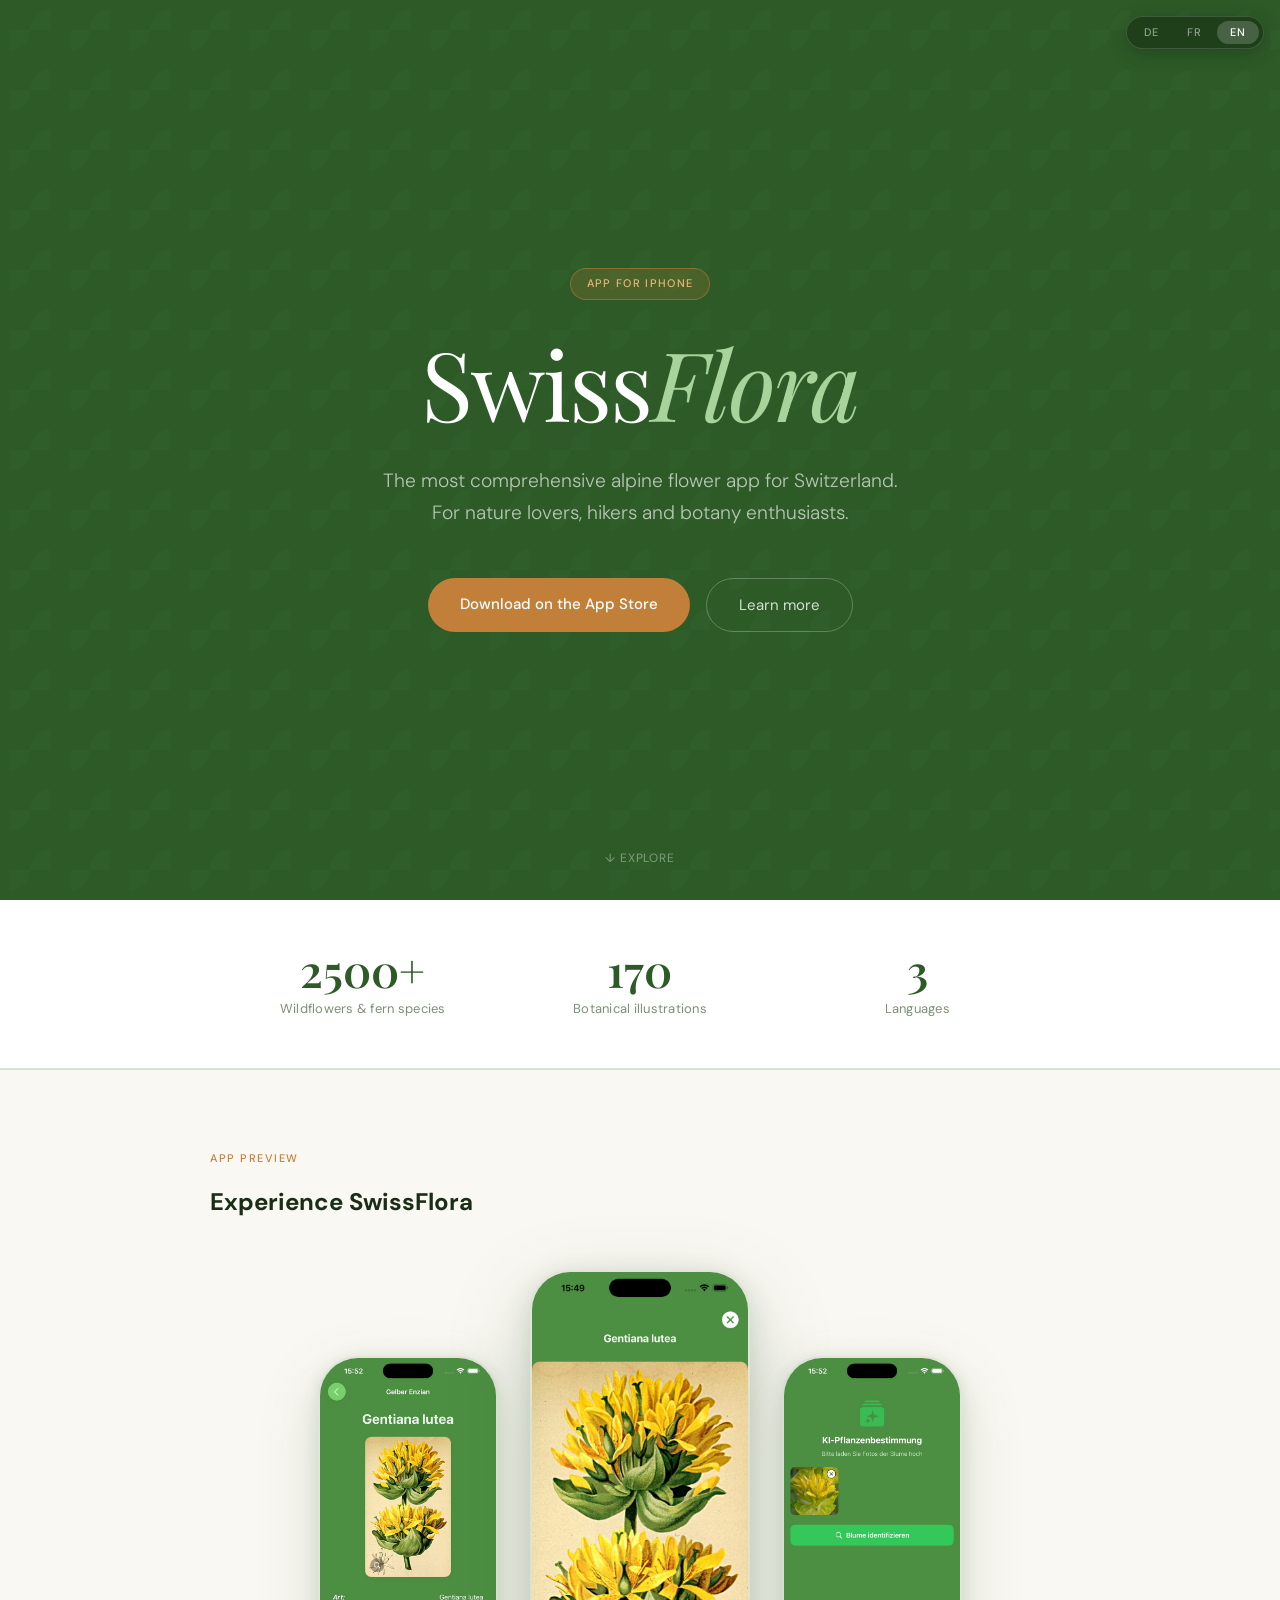
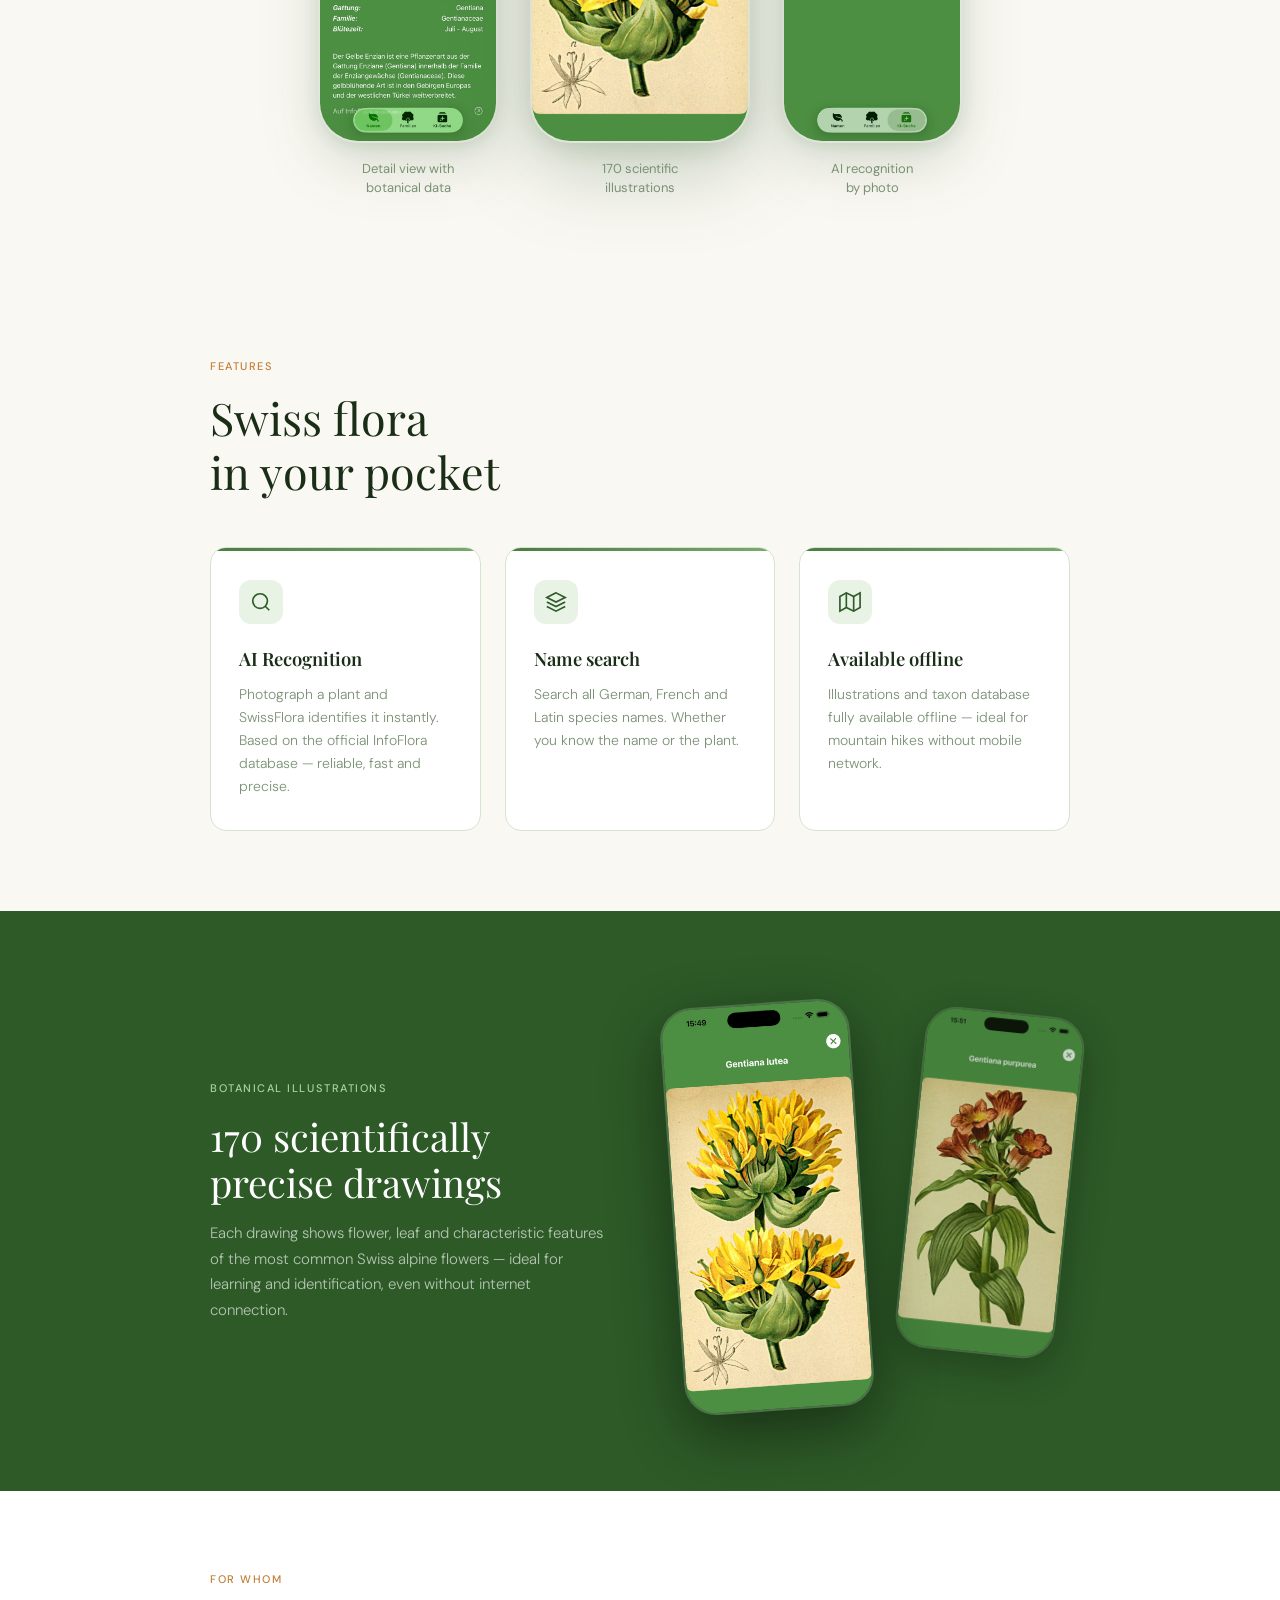
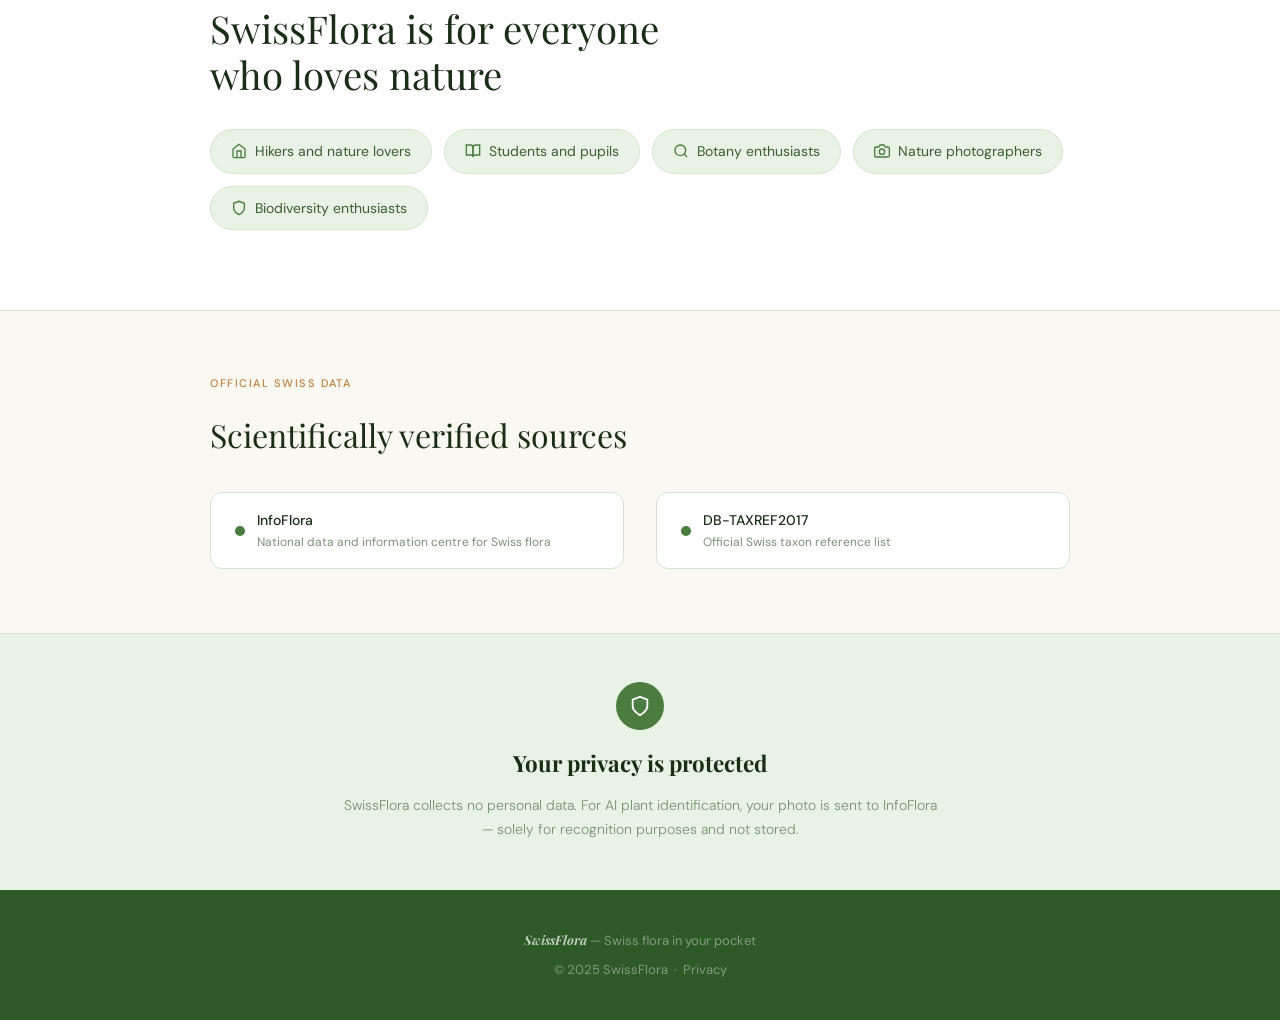
==== commit 75ac7874: "Add privacy policy subpage with full Apple App Store compliance content Covers: data controller, dat" ====
--- a/index.html
+++ b/index.html
@@ -231,7 +231,7 @@
   <!-- ── Footer ── -->
   <footer>
     <p><strong>SwissFlora</strong> — <span data-i18n="footer-tagline">Die Schweizer Flora in deiner Tasche</span></p>
-    <p>© 2025 SwissFlora</p>
+    <p>© 2025 SwissFlora &nbsp;·&nbsp; <a href="privacy.html" data-i18n="footer-privacy">Datenschutz</a></p>
   </footer>
 
   <!-- ── i18n ── -->
@@ -284,6 +284,7 @@
         'privacy-p':  'SwissFlora sammelt keine persönlichen Daten. Für die KI-Pflanzenbestimmung wird dein Foto an InfoFlora übermittelt — ausschliesslich zur Erkennung, nicht gespeichert.',
 
         'footer-tagline': 'Die Schweizer Flora in deiner Tasche',
+        'footer-privacy': 'Datenschutz',
       },
 
       fr: {
@@ -333,6 +334,7 @@
         'privacy-p':  "SwissFlora ne collecte aucune donnée personnelle. Pour la reconnaissance IA des plantes, votre photo est transmise à InfoFlora — uniquement à des fins d'identification, sans être stockée.",
 
         'footer-tagline': 'La flore suisse dans votre poche',
+        'footer-privacy': 'Confidentialité',
       },
 
       en: {
@@ -382,6 +384,7 @@
         'privacy-p':  'SwissFlora collects no personal data. For AI plant identification, your photo is sent to InfoFlora — solely for recognition purposes and not stored.',
 
         'footer-tagline': 'Swiss flora in your pocket',
+        'footer-privacy': 'Privacy',
       }
     };
 
--- a/style.css
+++ b/style.css
@@ -622,6 +622,290 @@
   box-shadow: 0 20px 60px rgba(0, 0, 0, 0.45);
 }
 
+/* ── Privacy Policy Page ── */
+
+.policy-header {
+  background: var(--green-dark);
+  padding: 5rem 2rem 3rem;
+  text-align: center;
+  position: relative;
+}
+
+.policy-header::before {
+  content: '';
+  position: absolute;
+  inset: 0;
+  background-image: url("data:image/svg+xml,%3Csvg width='60' height='60' viewBox='0 0 60 60' xmlns='http://www.w3.org/2000/svg'%3E%3Cg fill='none' fill-rule='evenodd'%3E%3Cg fill='%234a7c3f' fill-opacity='0.3'%3E%3Cpath d='M30 30c0-11 9-20 20-20v20H30z'/%3E%3Cpath d='M30 30c0 11-9 20-20 20V30h20z'/%3E%3C/g%3E%3C/g%3E%3C/svg%3E");
+  opacity: 0.4;
+}
+
+.policy-back {
+  position: absolute;
+  top: 1.5rem;
+  left: 1.5rem;
+  color: rgba(255, 255, 255, 0.6);
+  text-decoration: none;
+  font-size: 13px;
+  font-weight: 400;
+  letter-spacing: 0.03em;
+  transition: color 0.15s;
+  z-index: 10;
+}
+
+.policy-back:hover {
+  color: #fff;
+}
+
+.policy-header-inner {
+  position: relative;
+}
+
+.policy-header h1 {
+  font-family: 'Playfair Display', serif;
+  font-size: clamp(2.2rem, 5vw, 3.5rem);
+  font-weight: 400;
+  color: #ffffff;
+  line-height: 1.05;
+  margin-bottom: 0.5rem;
+  letter-spacing: -0.02em;
+}
+
+.policy-header h1 em {
+  font-style: italic;
+  color: #a8d49b;
+}
+
+.policy-header .badge {
+  margin-bottom: 1.5rem;
+}
+
+.policy-subtitle {
+  font-size: clamp(1rem, 2vw, 1.1rem);
+  color: rgba(255, 255, 255, 0.5);
+  font-weight: 300;
+  margin-top: 0.25rem;
+  letter-spacing: 0.04em;
+}
+
+.policy-main {
+  background: var(--cream);
+  padding: 3rem 2rem 5rem;
+}
+
+.policy-content {
+  max-width: 720px;
+  margin: 0 auto;
+}
+
+.policy-intro {
+  font-size: 12px;
+  color: var(--text-muted);
+  letter-spacing: 0.04em;
+  margin-bottom: 3rem;
+  text-transform: uppercase;
+}
+
+.policy-section {
+  margin-bottom: 3rem;
+  padding-bottom: 3rem;
+  border-bottom: 1px solid var(--border);
+}
+
+.policy-section:last-child {
+  border-bottom: none;
+}
+
+.policy-section h2 {
+  font-family: 'Playfair Display', serif;
+  font-size: clamp(1.3rem, 3vw, 1.7rem);
+  font-weight: 400;
+  color: var(--text-dark);
+  margin-bottom: 1rem;
+  line-height: 1.25;
+}
+
+.policy-section p {
+  font-size: 15px;
+  color: var(--text-muted);
+  line-height: 1.75;
+  font-weight: 300;
+  margin-bottom: 0.75rem;
+}
+
+.policy-section p:last-child {
+  margin-bottom: 0;
+}
+
+.policy-section p strong {
+  color: var(--text-dark);
+  font-weight: 500;
+}
+
+.policy-section p a,
+.policy-section ul a {
+  color: var(--green-mid);
+  text-decoration: none;
+}
+
+.policy-section p a:hover,
+.policy-section ul a:hover {
+  text-decoration: underline;
+}
+
+.policy-section ul {
+  list-style: none;
+  padding: 0;
+  margin: 0.75rem 0;
+}
+
+.policy-section ul li {
+  font-size: 15px;
+  color: var(--text-muted);
+  line-height: 1.65;
+  font-weight: 300;
+  padding: 0.35rem 0 0.35rem 1.4rem;
+  position: relative;
+}
+
+.policy-section ul li::before {
+  content: '·';
+  position: absolute;
+  left: 0.4rem;
+  color: var(--green-mid);
+  font-weight: 700;
+}
+
+/* Summary boxes */
+.policy-summary {
+  display: flex;
+  flex-direction: column;
+  gap: 10px;
+  margin-top: 1rem;
+}
+
+.summary-item {
+  display: flex;
+  align-items: flex-start;
+  gap: 12px;
+  padding: 14px 16px;
+  border-radius: 10px;
+  font-size: 14px;
+  line-height: 1.6;
+  font-weight: 400;
+}
+
+.summary-item svg {
+  width: 18px;
+  height: 18px;
+  flex-shrink: 0;
+  margin-top: 2px;
+  stroke-width: 2.2;
+  fill: none;
+}
+
+.summary-green {
+  background: var(--green-pale);
+  border: 1px solid var(--border);
+  color: var(--text-mid);
+}
+
+.summary-green svg {
+  stroke: var(--green-mid);
+}
+
+.summary-amber {
+  background: #fdf6ed;
+  border: 1px solid #e8d5b0;
+  color: #7a5a2a;
+}
+
+.summary-amber svg {
+  stroke: var(--accent);
+}
+
+/* Permission card */
+.permission-card {
+  display: flex;
+  align-items: flex-start;
+  gap: 1rem;
+  background: var(--warm-white);
+  border: 1px solid var(--border);
+  border-radius: 12px;
+  padding: 1.25rem 1.5rem;
+  margin-top: 1rem;
+}
+
+.permission-icon {
+  width: 40px;
+  height: 40px;
+  background: var(--green-pale);
+  border-radius: 10px;
+  display: flex;
+  align-items: center;
+  justify-content: center;
+  flex-shrink: 0;
+}
+
+.permission-icon svg {
+  width: 20px;
+  height: 20px;
+  stroke: var(--green-dark);
+  fill: none;
+  stroke-width: 1.8;
+}
+
+.permission-card strong {
+  display: block;
+  font-size: 14px;
+  font-weight: 500;
+  color: var(--text-dark);
+  margin-bottom: 0.4rem;
+}
+
+.permission-card p {
+  font-size: 13px;
+  color: var(--text-muted);
+  line-height: 1.65;
+  font-weight: 300;
+  margin: 0 !important;
+}
+
+/* Contact card */
+.contact-card {
+  display: flex;
+  flex-direction: column;
+  gap: 4px;
+  background: var(--warm-white);
+  border: 1px solid var(--border);
+  border-radius: 12px;
+  padding: 1.25rem 1.5rem;
+  margin-top: 1rem;
+  font-size: 14px;
+}
+
+.contact-card strong {
+  color: var(--text-dark);
+  font-weight: 500;
+}
+
+.contact-card a {
+  color: var(--green-mid);
+  text-decoration: none;
+}
+
+.contact-card a:hover {
+  text-decoration: underline;
+}
+
+footer a {
+  color: rgba(255, 255, 255, 0.4);
+  text-decoration: none;
+}
+
+footer a:hover {
+  color: rgba(255, 255, 255, 0.7);
+}
+
 /* ── Responsive ── */
 
 @media (max-width: 600px) {
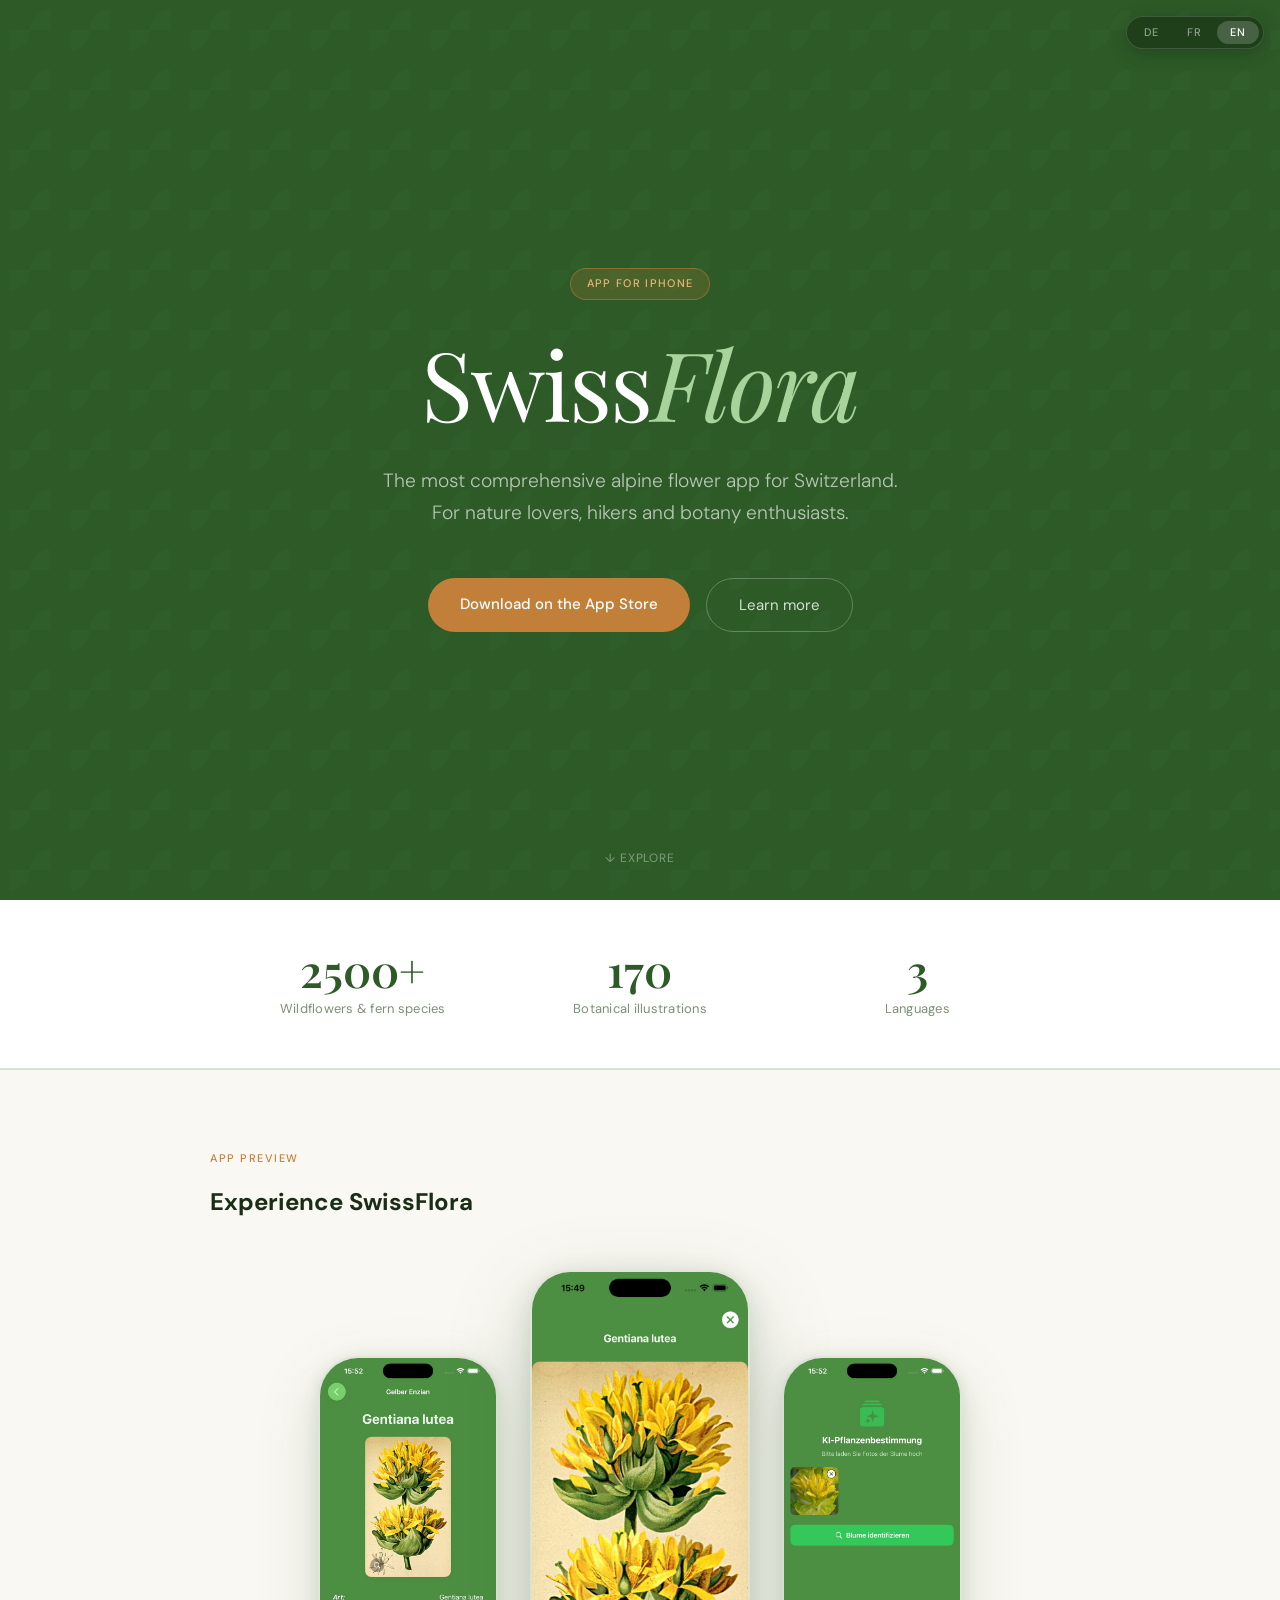
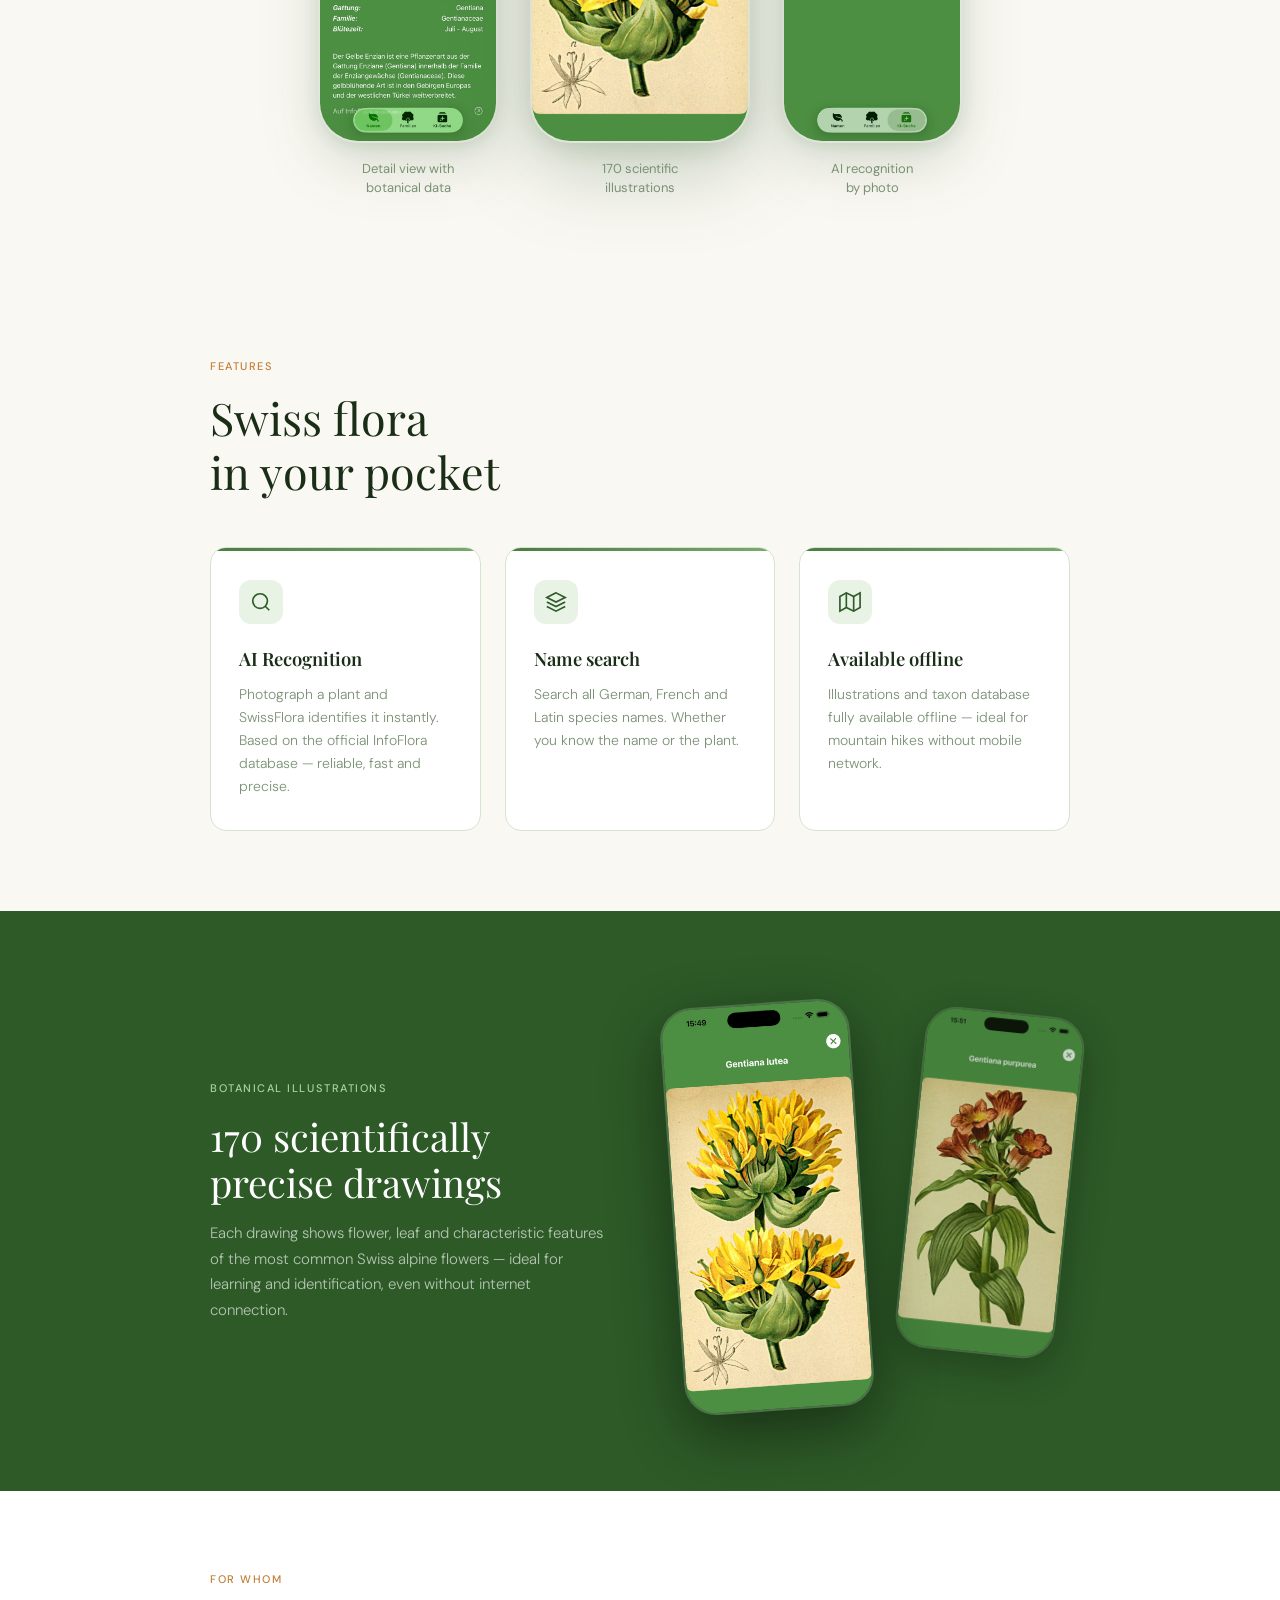
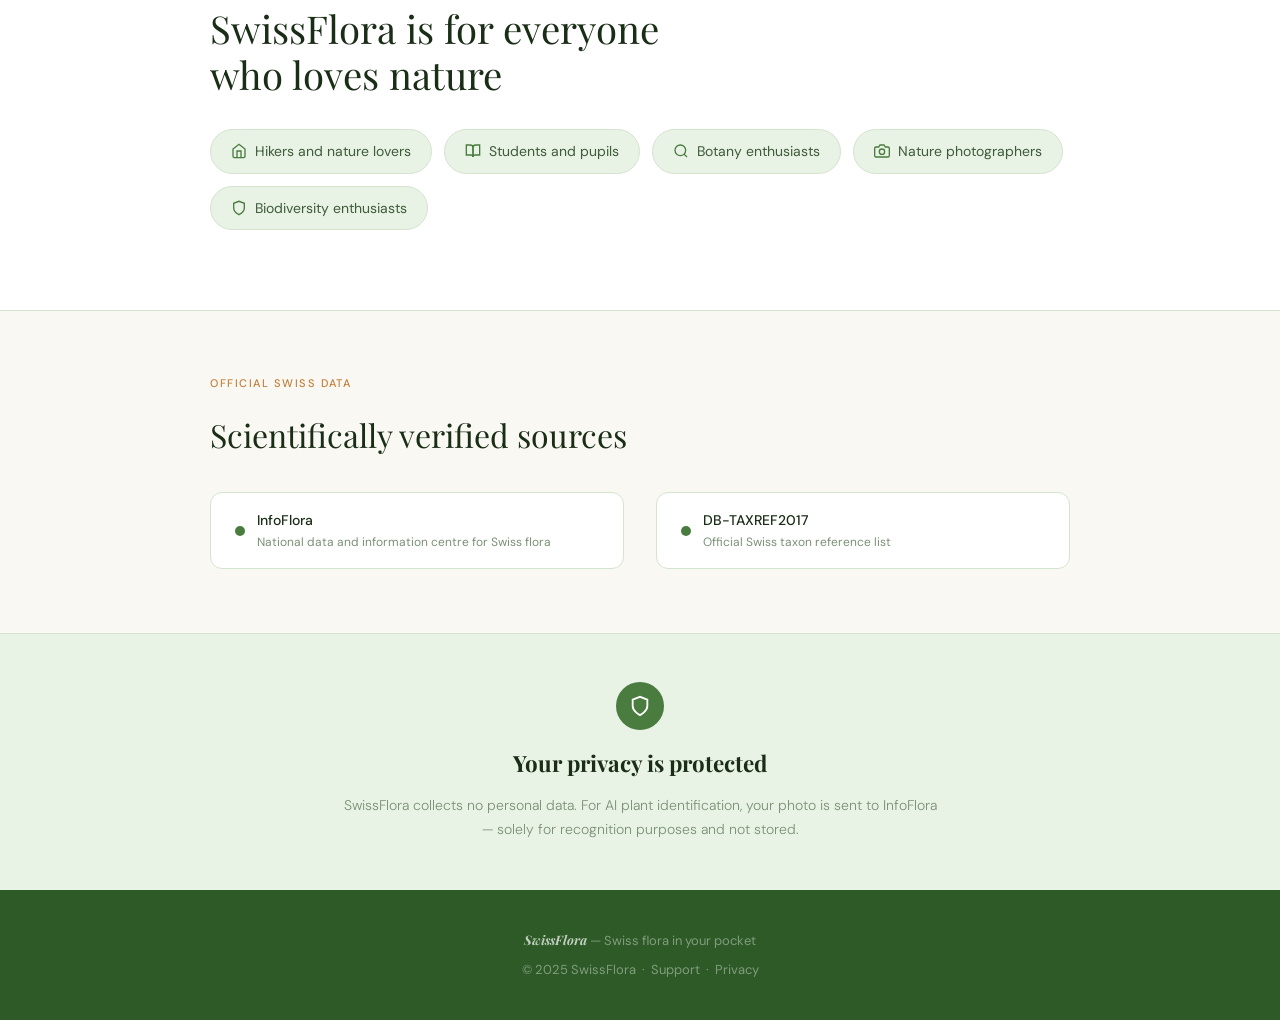
==== commit 7bc3bb16: "Add support page with contact form; replace raw email with support link - New support.html: mailto-b" ====
--- a/index.html
+++ b/index.html
@@ -231,7 +231,7 @@
   <!-- ── Footer ── -->
   <footer>
     <p><strong>SwissFlora</strong> — <span data-i18n="footer-tagline">Die Schweizer Flora in deiner Tasche</span></p>
-    <p>© 2025 SwissFlora &nbsp;·&nbsp; <a href="privacy.html" data-i18n="footer-privacy">Datenschutz</a></p>
+    <p>© 2025 SwissFlora &nbsp;·&nbsp; <a href="support.html" data-i18n="footer-support">Support</a> &nbsp;·&nbsp; <a href="privacy.html" data-i18n="footer-privacy">Datenschutz</a></p>
   </footer>
 
   <!-- ── i18n ── -->
@@ -284,6 +284,7 @@
         'privacy-p':  'SwissFlora sammelt keine persönlichen Daten. Für die KI-Pflanzenbestimmung wird dein Foto an InfoFlora übermittelt — ausschliesslich zur Erkennung, nicht gespeichert.',
 
         'footer-tagline': 'Die Schweizer Flora in deiner Tasche',
+        'footer-support': 'Support',
         'footer-privacy': 'Datenschutz',
       },
 
@@ -334,6 +335,7 @@
         'privacy-p':  "SwissFlora ne collecte aucune donnée personnelle. Pour la reconnaissance IA des plantes, votre photo est transmise à InfoFlora — uniquement à des fins d'identification, sans être stockée.",
 
         'footer-tagline': 'La flore suisse dans votre poche',
+        'footer-support': 'Support',
         'footer-privacy': 'Confidentialité',
       },
 
@@ -384,6 +386,7 @@
         'privacy-p':  'SwissFlora collects no personal data. For AI plant identification, your photo is sent to InfoFlora — solely for recognition purposes and not stored.',
 
         'footer-tagline': 'Swiss flora in your pocket',
+        'footer-support': 'Support',
         'footer-privacy': 'Privacy',
       }
     };
--- a/style.css
+++ b/style.css
@@ -906,6 +906,125 @@
   color: rgba(255, 255, 255, 0.7);
 }
 
+.support-link-btn {
+  display: inline-flex;
+  align-items: center;
+  gap: 10px;
+  background: var(--green-dark);
+  color: #fff;
+  text-decoration: none;
+  border-radius: 100px;
+  padding: 13px 28px;
+  font-size: 15px;
+  font-weight: 500;
+  margin-top: 0.5rem;
+  transition: background 0.2s, transform 0.15s;
+}
+
+.support-link-btn:hover {
+  background: var(--green-mid);
+  transform: translateY(-1px);
+}
+
+.support-link-btn svg {
+  width: 17px;
+  height: 17px;
+  stroke: #fff;
+  fill: none;
+  stroke-width: 2;
+  flex-shrink: 0;
+}
+
+/* ── Contact Form ── */
+
+.contact-form {
+  display: flex;
+  flex-direction: column;
+  gap: 1.25rem;
+}
+
+.form-row {
+  display: flex;
+  flex-direction: column;
+  gap: 6px;
+}
+
+.form-row label {
+  font-size: 13px;
+  font-weight: 500;
+  color: var(--text-dark);
+  letter-spacing: 0.02em;
+}
+
+.form-row input,
+.form-row select,
+.form-row textarea {
+  font-family: 'DM Sans', sans-serif;
+  font-size: 15px;
+  font-weight: 300;
+  color: var(--text-dark);
+  background: var(--warm-white);
+  border: 1px solid var(--border);
+  border-radius: 10px;
+  padding: 12px 14px;
+  width: 100%;
+  outline: none;
+  transition: border-color 0.15s, box-shadow 0.15s;
+  appearance: none;
+  -webkit-appearance: none;
+}
+
+.form-row select {
+  background-image: url("data:image/svg+xml,%3Csvg xmlns='http://www.w3.org/2000/svg' width='16' height='16' viewBox='0 0 24 24' fill='none' stroke='%237a9175' stroke-width='2'%3E%3Cpolyline points='6 9 12 15 18 9'/%3E%3C/svg%3E");
+  background-repeat: no-repeat;
+  background-position: right 12px center;
+  padding-right: 36px;
+}
+
+.form-row input:focus,
+.form-row select:focus,
+.form-row textarea:focus {
+  border-color: var(--green-mid);
+  box-shadow: 0 0 0 3px rgba(74, 124, 63, 0.12);
+}
+
+.form-row textarea {
+  resize: vertical;
+  min-height: 140px;
+  line-height: 1.6;
+}
+
+.form-submit {
+  display: inline-flex;
+  align-items: center;
+  justify-content: center;
+  gap: 10px;
+  background: var(--green-dark);
+  color: #fff;
+  border: none;
+  border-radius: 100px;
+  padding: 14px 32px;
+  font-family: 'DM Sans', sans-serif;
+  font-size: 15px;
+  font-weight: 500;
+  cursor: pointer;
+  align-self: flex-start;
+  transition: background 0.2s, transform 0.15s;
+}
+
+.form-submit:hover {
+  background: var(--green-mid);
+  transform: translateY(-1px);
+}
+
+.form-submit svg {
+  width: 16px;
+  height: 16px;
+  stroke: #fff;
+  fill: none;
+  stroke-width: 2;
+}
+
 /* ── Responsive ── */
 
 @media (max-width: 600px) {
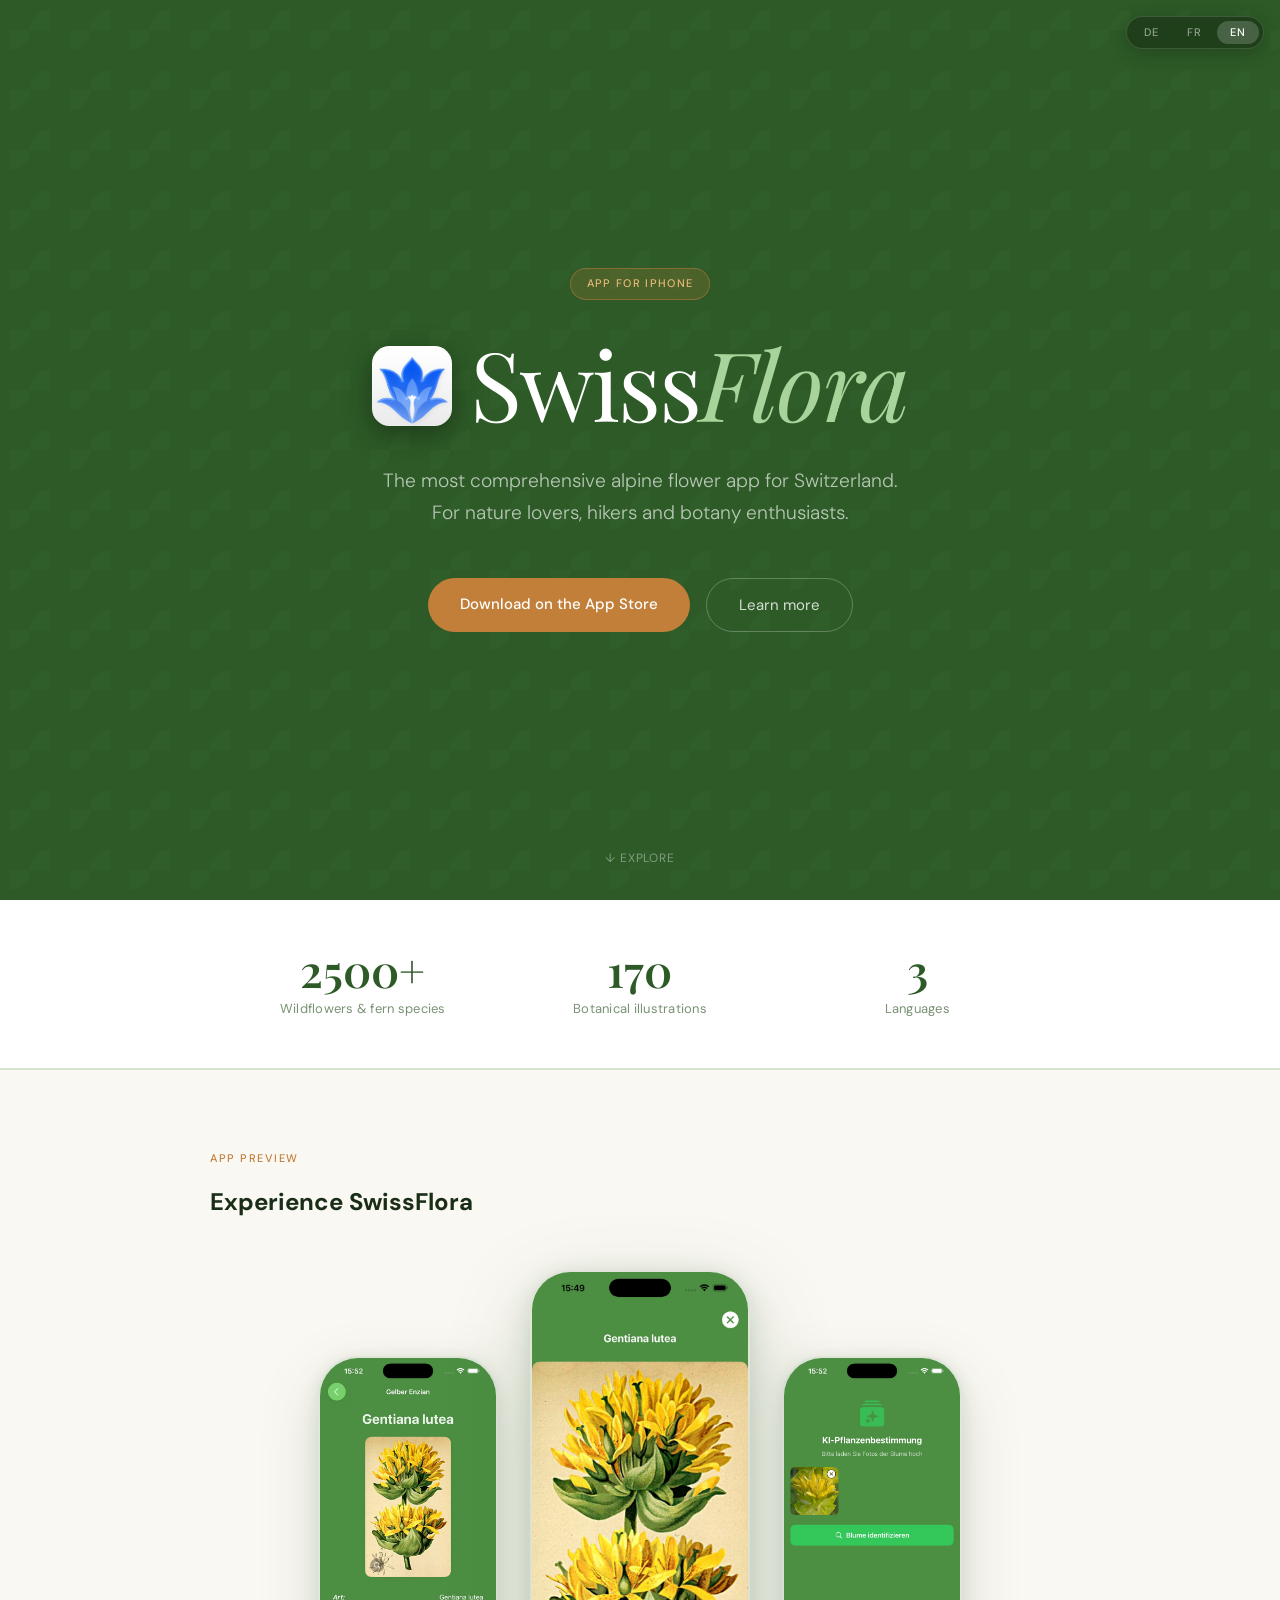
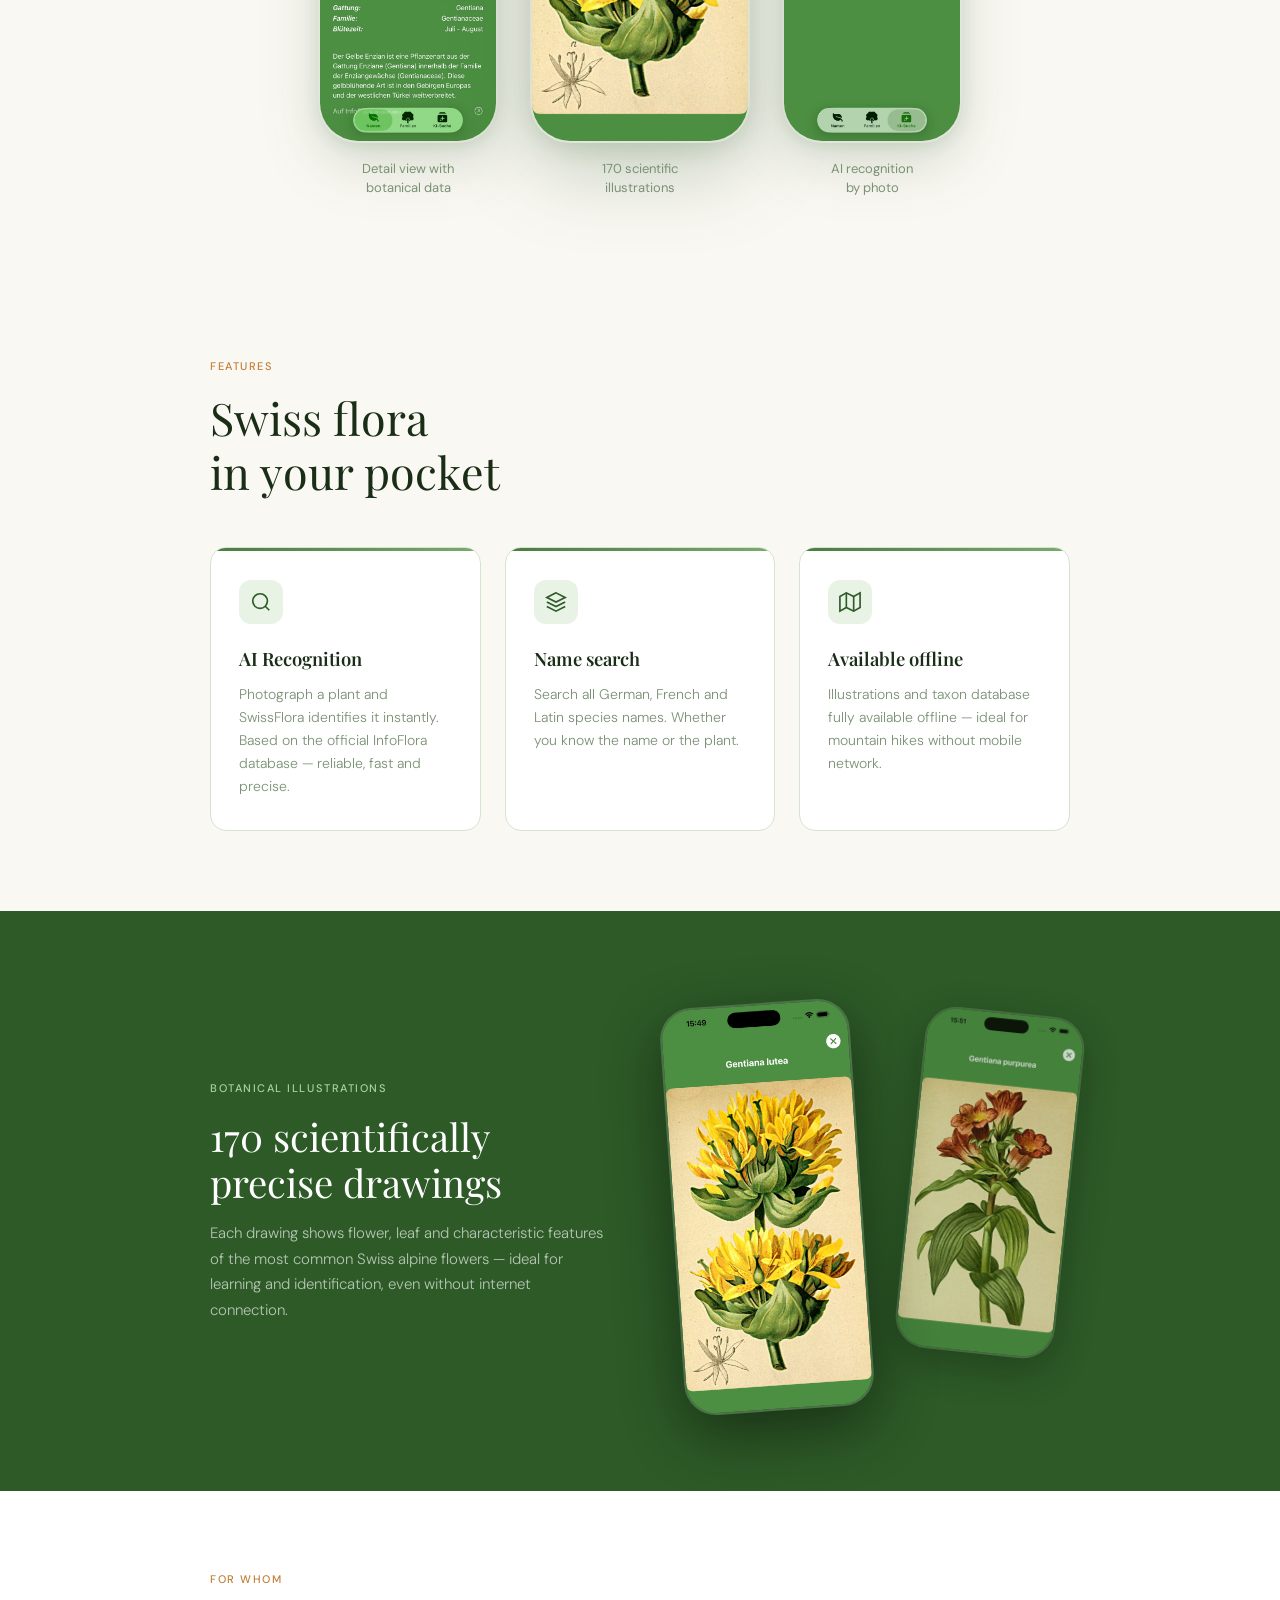
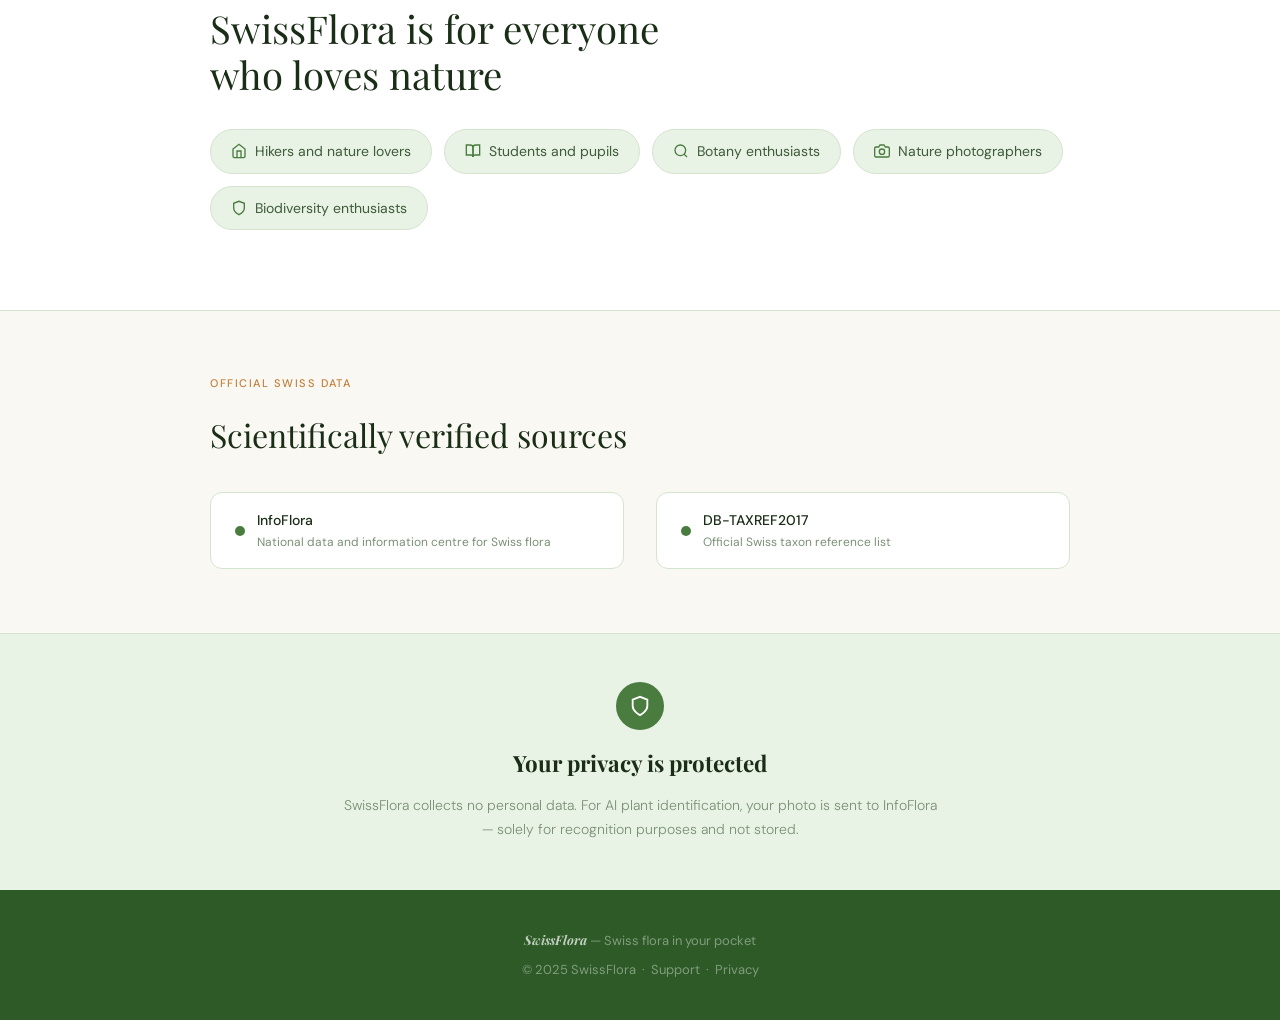
==== commit 354131f7: "Add logo next to SwissFlora title on all pages Co-Authored-By: Claude Sonnet 4.6 <noreply@anthropic." ====
--- a/index.html
+++ b/index.html
@@ -21,7 +21,10 @@
   <!-- ── Hero ── -->
   <section class="hero">
     <div class="badge" data-i18n="badge">App für iPhone</div>
-    <h1>Swiss<em>Flora</em></h1>
+    <div class="hero-title">
+      <img src="logo.png" alt="SwissFlora Logo" class="site-logo">
+      <h1>Swiss<em>Flora</em></h1>
+    </div>
     <p class="hero-sub" data-i18n="hero-sub">Die umfassendste Alpenblumen-App für die Schweiz. Für Naturliebhaber, Wanderer und Botanik-Begeisterte.</p>
     <div class="cta-group">
       <a href="https://apps.apple.com/app/id6775167690" class="cta-primary" data-i18n="cta-primary">Im App Store laden</a>
--- a/style.css
+++ b/style.css
@@ -107,6 +107,27 @@
   font-family: 'DM Sans', sans-serif;
   font-weight: 500;
   position: relative;
+}
+
+.hero-title {
+  display: flex;
+  align-items: center;
+  justify-content: center;
+  gap: 1.1rem;
+  position: relative;
+}
+
+.site-logo {
+  width: 80px;
+  height: 80px;
+  border-radius: 22%;
+  box-shadow: 0 8px 28px rgba(0, 0, 0, 0.35);
+  flex-shrink: 0;
+}
+
+.site-logo--sm {
+  width: 56px;
+  height: 56px;
 }
 
 .hero h1 {
